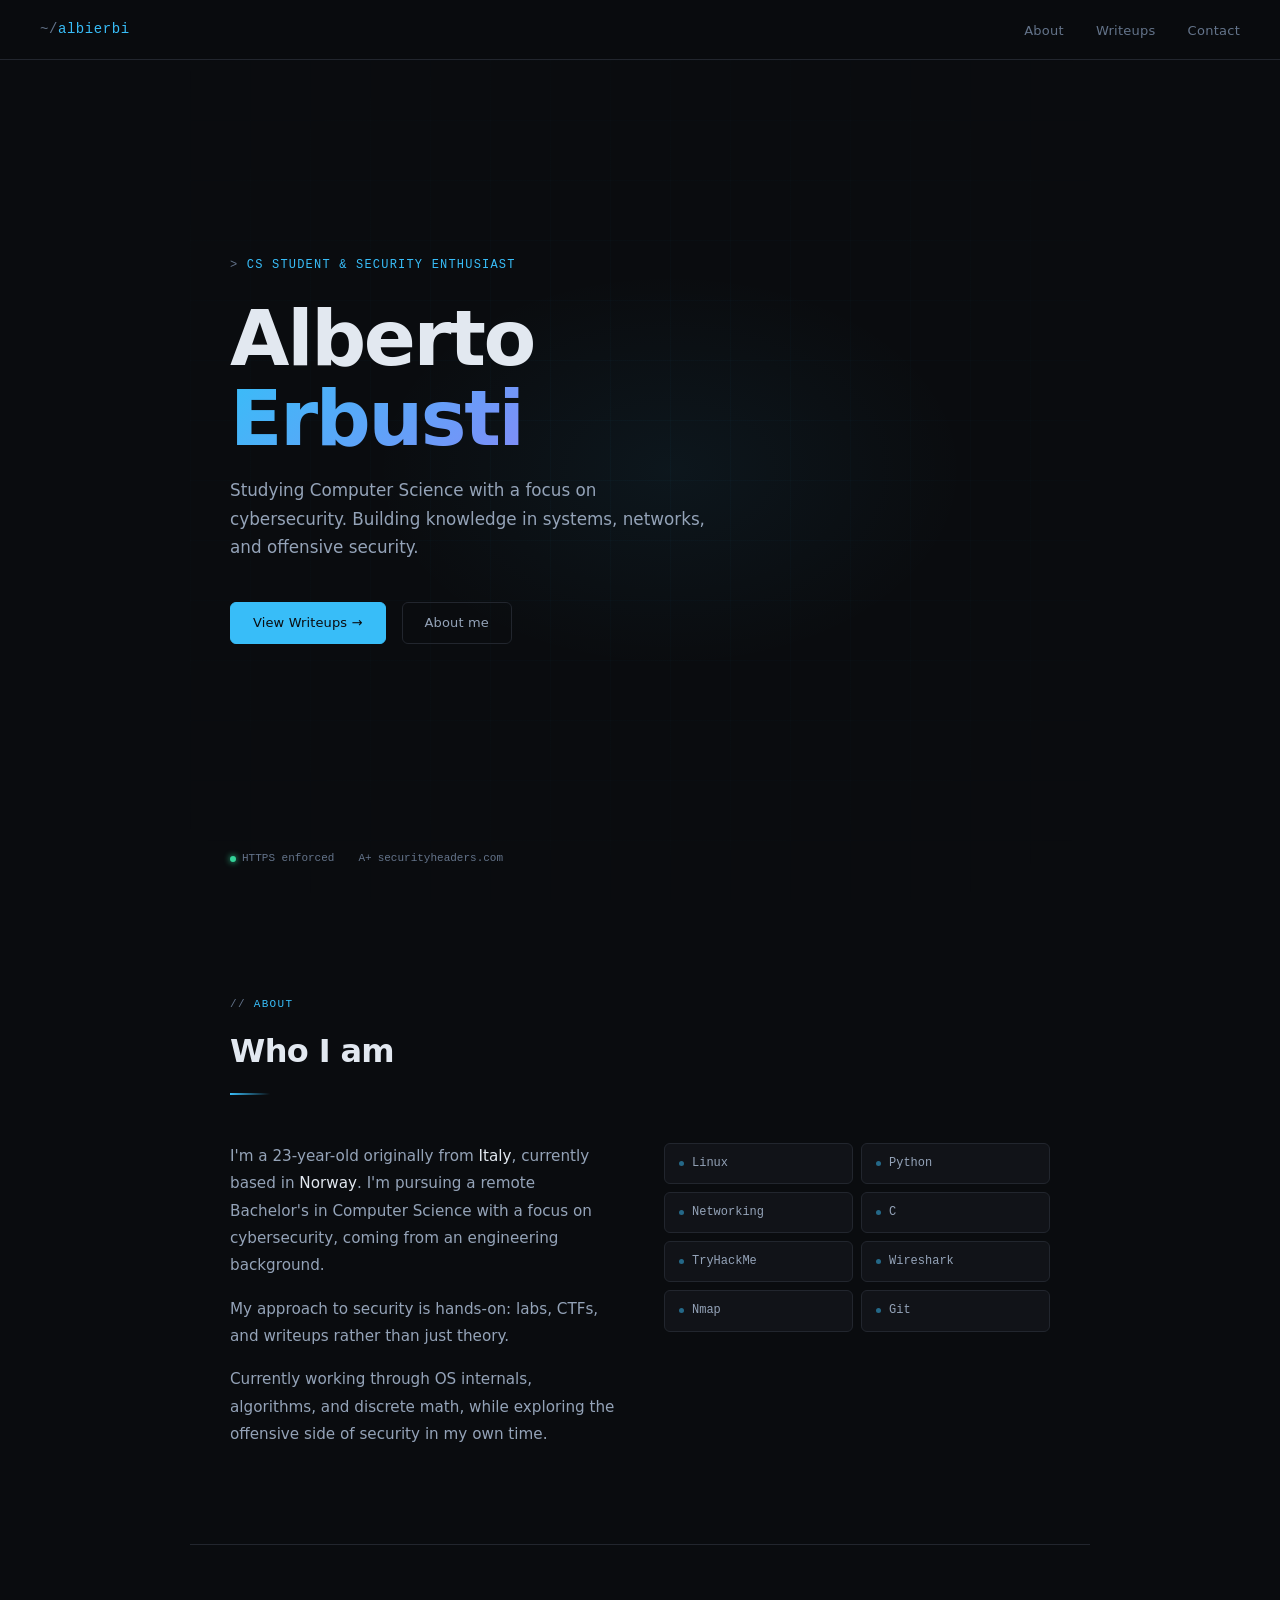
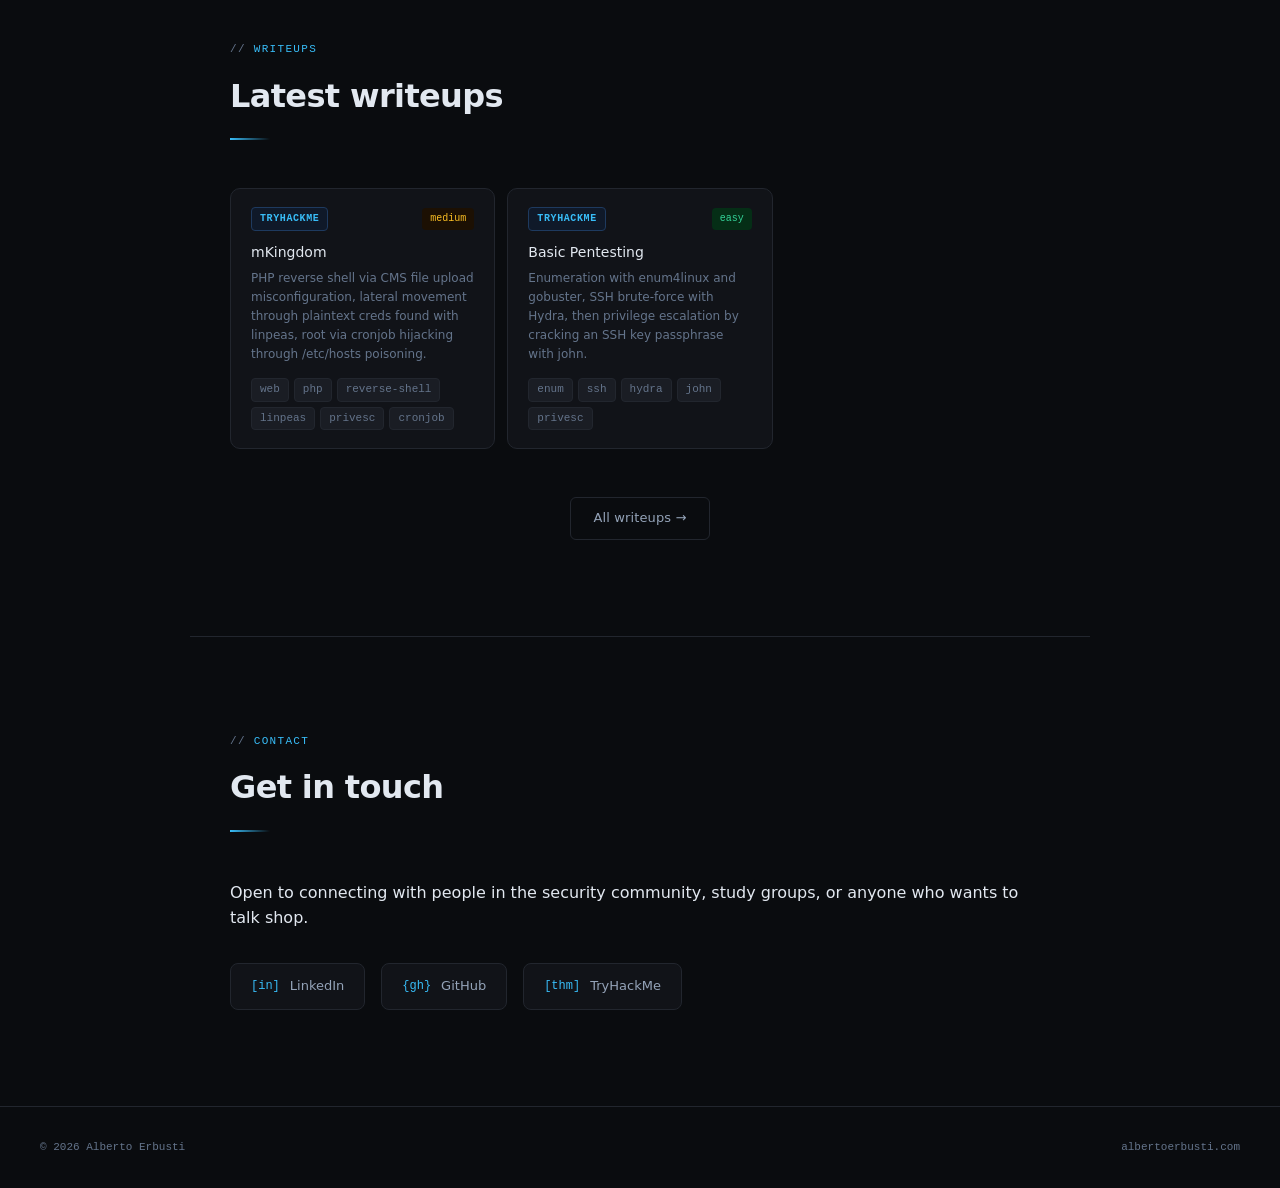
==== index.html @ 18fcb5ac "Update index.html" ====
<!DOCTYPE html>
<html lang="en">
<head>
  <meta charset="UTF-8">
  <meta name="viewport" content="width=device-width, initial-scale=1.0">
  <title>Alberto Erbusti | Security & CS</title>
  <meta name="description" content="CS Student & Cybersecurity enthusiast. Building skills in security, systems, and software.">
  <link rel="stylesheet" href="style.css">
</head>
<body>

  <nav>
    <a class="nav-logo" href="#"><span>~/</span>albierbi</a>
    <ul class="nav-links">
      <li><a href="#about">About</a></li>
      <li><a href="/writeups">Writeups</a></li>
      <li><a href="contact.html">Contact</a></li>
    </ul>
  </nav>

  <section id="hero">
    <div class="hero-grid"></div>
    <div class="hero-glow"></div>
    <div class="hero-content">
      <p class="hero-tag">CS Student &amp; Security Enthusiast</p>
      <h1 class="hero-name">
        <span class="first">Alberto</span><br>
        <span class="last">Erbusti</span>
      </h1>
      <p class="hero-sub">
        Studying Computer Science with a focus on cybersecurity.
        Building knowledge in systems, networks, and offensive security.
      </p>
      <div class="hero-actions">
        <a href="/writeups" class="btn btn-primary">View Writeups &rarr;</a>
        <a href="#about" class="btn btn-ghost">About me</a>
      </div>
    </div>
    <div class="hero-status">
      <div class="status-item">
        <div class="status-dot"></div>
        <span>HTTPS enforced</span>
      </div>
      <div class="status-item">
        <span class="accent-text">A+</span>
        <span>securityheaders.com</span>
      </div>
    </div>
  </section>

  <section id="about">
    <div class="reveal">
      <p class="section-label">about</p>
      <h2 class="section-title">Who I am</h2>
      <div class="section-divider"></div>
      <div class="about-grid">
        <div class="about-text">
          <p>
            I'm a 23-year-old originally from <strong>Italy</strong>, currently based in <strong>Norway</strong>.
            I'm pursuing a remote Bachelor's in Computer Science with a focus on cybersecurity,
            coming from an engineering background.
          </p>
          <p>
            My approach to security is hands-on: labs, CTFs, and writeups
            rather than just theory.
          </p>
          <p>
            Currently working through OS internals, algorithms, and discrete math,
            while exploring the offensive side of security in my own time.
          </p>
        </div>
        <div>
          <div class="skills-grid">
            <div class="skill-item">Linux</div>
            <div class="skill-item">Python</div>
            <div class="skill-item">Networking</div>
            <div class="skill-item">C</div>
            <div class="skill-item">TryHackMe</div>
            <div class="skill-item">Wireshark</div>
            <div class="skill-item">Nmap</div>
            <div class="skill-item">Git</div>
          </div>
        </div>
      </div>
    </div>
  </section>

  <section id="writeups">
    <div class="reveal">
      <p class="section-label">writeups</p>
      <h2 class="section-title">Latest writeups</h2>
      <div class="section-divider"></div>
      <div class="writeups-preview-grid">

      <a class="writeup-card" href="writeups/thm-mkingdom.html">
      <div class="card-top">
    <span class="platform-badge badge-thm">TryHackMe</span>
    <span class="diff-badge diff-medium">medium</span>
  </div>
  <div class="card-title">mKingdom</div>
  <div class="card-desc">PHP reverse shell via CMS file upload misconfiguration, lateral movement through plaintext creds found with linpeas, root via cronjob hijacking through /etc/hosts poisoning.</div>
  <div class="card-tags">
    <span class="tag">web</span>
    <span class="tag">php</span>
    <span class="tag">reverse-shell</span>
    <span class="tag">linpeas</span>
    <span class="tag">privesc</span>
    <span class="tag">cronjob</span>
  </div>
</a>

  <a class="writeup-card" href="writeups/thm-basic-pentesting.html">
  <div class="card-top">
    <span class="platform-badge badge-thm">TryHackMe</span>
    <span class="diff-badge diff-easy">easy</span>
  </div>
  <div class="card-title">Basic Pentesting</div>
  <div class="card-desc">Enumeration with enum4linux and gobuster, SSH brute-force with Hydra, then privilege escalation by cracking an SSH key passphrase with john.</div>
  <div class="card-tags">
    <span class="tag">enum</span>
    <span class="tag">ssh</span>
    <span class="tag">hydra</span>
    <span class="tag">john</span>
    <span class="tag">privesc</span>
  </div>
</a>

       
      </div>
      <div class="writeups-cta">
        <a href="/writeups" class="btn btn-ghost">All writeups &rarr;</a>
      </div>
    </div>
  </section>

  <section id="contact">
    <div class="reveal">
      <p class="section-label">contact</p>
      <h2 class="section-title">Get in touch</h2>
      <div class="section-divider"></div>
      <p class="contact-intro">
        Open to connecting with people in the security community, study groups, or anyone who wants to talk shop.
      </p>
      <div class="contact-links">
        <a class="contact-link" href="www.linkedin.com/in/albertoerbusti" target="_blank" rel="noopener noreferrer">
          <span class="link-icon">[in]</span>
          <span>LinkedIn</span>
        </a>
        <a class="contact-link" href="https://github.com/albierbi" target="_blank" rel="noopener noreferrer">
          <span class="link-icon">{gh}</span>
          <span>GitHub</span>
        </a>
        <a class="contact-link" href="https://tryhackme.com/p/albierbi" target="_blank" rel="noopener noreferrer">
          <span class="link-icon">[thm]</span>
          <span>TryHackMe</span>
        </a>
      </div>
    </div>
  </section>

  <footer>
    <span>&copy; 2026 Alberto Erbusti</span>
    <span class="accent-text">albertoerbusti.com</span>
  </footer>

  <script src="main.js"></script>

</body>
</html>
---- style.css ----
*, *::before, *::after { box-sizing: border-box; margin: 0; padding: 0; }

:root {
  --bg:     #0a0c0f;
  --bg2:    #111318;
  --bg3:    #1a1d24;
  --border: #22262e;
  --text:   #e2e8f0;
  --muted:  #64748b;
  --subtle: #94a3b8;
  --accent: #38bdf8;
  --accent2:#818cf8;
  --green:  #34d399;
  --mono:   "Courier New", Courier, monospace;
  --sans:   -apple-system, BlinkMacSystemFont, "Segoe UI", system-ui, sans-serif;
}

html { scroll-behavior: smooth; }

body {
  font-family: var(--sans);
  background: var(--bg);
  color: var(--text);
  line-height: 1.6;
  min-height: 100vh;
}

/* ── NAV ── */
nav {
  position: fixed;
  top: 0; left: 0; right: 0;
  z-index: 100;
  height: 60px;
  background: rgba(10,12,15,0.85);
  backdrop-filter: blur(12px);
  -webkit-backdrop-filter: blur(12px);
  border-bottom: 1px solid var(--border);
  display: flex;
  align-items: center;
  justify-content: space-between;
  padding: 0 2.5rem;
}

.nav-logo {
  font-family: var(--mono);
  font-size: 14px;
  color: var(--accent);
  text-decoration: none;
  letter-spacing: 0.04em;
}

.nav-logo span { color: var(--muted); }

.nav-links { display: flex; gap: 2rem; list-style: none; }

.nav-links a {
  font-size: 13px;
  color: var(--muted);
  text-decoration: none;
  letter-spacing: 0.02em;
  transition: color 0.2s;
  position: relative;
}

.nav-links a::after {
  content: '';
  position: absolute;
  bottom: -4px; left: 0; right: 0;
  height: 1px;
  background: var(--accent);
  transform: scaleX(0);
  transition: transform 0.2s;
}

.nav-links a:hover { color: var(--text); }
.nav-links a:hover::after,
.nav-links a.active::after { transform: scaleX(1); }
.nav-links a.active { color: var(--text); }

/* ── BUTTONS ── */
.btn {
  font-size: 13px;
  font-family: var(--sans);
  padding: 10px 22px;
  border-radius: 6px;
  text-decoration: none;
  transition: all 0.2s;
  cursor: pointer;
  display: inline-flex;
  align-items: center;
  gap: 8px;
  letter-spacing: 0.01em;
}

.btn-primary {
  background: var(--accent);
  color: #0a0c0f;
  border: 1px solid var(--accent);
  font-weight: 500;
}

.btn-primary:hover { background: #7dd3fc; border-color: #7dd3fc; }

.btn-ghost {
  background: transparent;
  color: var(--subtle);
  border: 1px solid var(--border);
}

.btn-ghost:hover { border-color: var(--muted); color: var(--text); }

/* ── SECTION SHARED ── */
.section-label {
  font-family: var(--mono);
  font-size: 11px;
  letter-spacing: 0.12em;
  text-transform: uppercase;
  color: var(--accent);
  margin-bottom: 0.75rem;
}

.section-label::before { content: '// '; color: var(--muted); }

h2.section-title {
  font-size: 2rem;
  font-weight: 600;
  letter-spacing: -0.02em;
  color: var(--text);
  margin-bottom: 1rem;
}

.section-divider {
  width: 40px;
  height: 2px;
  background: linear-gradient(90deg, var(--accent), transparent);
  margin-bottom: 3rem;
}

/* ── CARDS (shared between index preview + writeups page) ── */
.card,
.writeup-card {
  background: var(--bg2);
  border: 1px solid var(--border);
  border-radius: 10px;
  padding: 1.1rem 1.25rem;
  text-decoration: none;
  display: block;
  transition: border-color 0.2s, transform 0.15s;
}

.card:hover,
.writeup-card:hover {
  border-color: rgba(56,189,248,0.3);
  transform: translateY(-2px);
}

.card-top {
  display: flex;
  justify-content: space-between;
  align-items: center;
  margin-bottom: 0.75rem;
}

.platform-badge {
  font-family: var(--mono);
  font-size: 10px;
  font-weight: 600;
  letter-spacing: 0.06em;
  text-transform: uppercase;
  padding: 3px 8px;
  border-radius: 4px;
}

.badge-thm { background: #0f1929; color: #38bdf8; border: 1px solid #1e3a5f; }
.badge-htb { background: #0a1f12; color: #34d399; border: 1px solid #14532d; }
.badge-ctf { background: #1a1030; color: #818cf8; border: 1px solid #3730a3; }

.diff-badge {
  font-family: var(--mono);
  font-size: 10px;
  padding: 3px 8px;
  border-radius: 4px;
}

.diff-easy   { color: #34d399; background: #052e16; }
.diff-medium { color: #fbbf24; background: #1c1003; }
.diff-hard   { color: #f87171; background: #1f0a0a; }

.card-title {
  font-size: 14px;
  font-weight: 500;
  color: var(--text);
  margin-bottom: 0.4rem;
  line-height: 1.4;
}

.card-desc {
  font-size: 12px;
  color: var(--muted);
  line-height: 1.6;
  margin-bottom: 0.85rem;
}

.card-tags {
  display: flex;
  flex-wrap: wrap;
  gap: 5px;
}

.tag {
  font-family: var(--mono);
  font-size: 11px;
  color: var(--muted);
  background: var(--bg3);
  border: 1px solid var(--border);
  padding: 2px 8px;
  border-radius: 4px;
}

.card-footer {
  border-top: 1px solid var(--border);
  padding-top: 0.6rem;
  margin-top: 0.85rem;
  font-family: var(--mono);
  font-size: 11px;
  color: var(--muted);
}

/* ── FOOTER ── */
footer {
  border-top: 1px solid var(--border);
  padding: 2rem 2.5rem;
  display: flex;
  justify-content: space-between;
  align-items: center;
  font-family: var(--mono);
  font-size: 11px;
  color: var(--muted);
}

/* ── ANIMATIONS ── */
@keyframes fadeUp {
  from { opacity: 0; transform: translateY(18px); }
  to   { opacity: 1; transform: translateY(0); }
}

@keyframes pulse {
  0%, 100% { opacity: 1; }
  50% { opacity: 0.4; }
}

.reveal {
  opacity: 0;
  transform: translateY(20px);
  transition: opacity 0.6s ease, transform 0.6s ease;
}

.reveal.visible {
  opacity: 1;
  transform: translateY(0);
}

/* ── INDEX: HERO ── */
#hero {
  min-height: 100vh;
  display: flex;
  align-items: center;
  padding: 0 2.5rem;
  position: relative;
  overflow: hidden;
}

.hero-grid {
  position: absolute;
  inset: 0;
  background-image:
    linear-gradient(rgba(56,189,248,0.03) 1px, transparent 1px),
    linear-gradient(90deg, rgba(56,189,248,0.03) 1px, transparent 1px);
  background-size: 60px 60px;
  mask-image: radial-gradient(ellipse 80% 60% at 50% 50%, black, transparent);
  -webkit-mask-image: radial-gradient(ellipse 80% 60% at 50% 50%, black, transparent);
}

.hero-glow {
  position: absolute;
  top: 30%; left: 20%;
  width: 600px; height: 400px;
  background: radial-gradient(ellipse, rgba(56,189,248,0.06) 0%, transparent 70%);
  pointer-events: none;
}

.hero-content { position: relative; max-width: 720px; }

.hero-tag {
  font-family: var(--mono);
  font-size: 12px;
  color: var(--accent);
  letter-spacing: 0.1em;
  text-transform: uppercase;
  margin-bottom: 1.5rem;
  opacity: 0;
  animation: fadeUp 0.6s ease 0.1s forwards;
}

.hero-tag::before { content: '> '; color: var(--muted); }

h1.hero-name {
  font-size: clamp(2.8rem, 6vw, 5rem);
  font-weight: 700;
  line-height: 1.05;
  letter-spacing: -0.03em;
  margin-bottom: 1rem;
  opacity: 0;
  animation: fadeUp 0.6s ease 0.25s forwards;
}

h1.hero-name .first { color: var(--text); }
h1.hero-name .last {
  background: linear-gradient(135deg, var(--accent) 0%, var(--accent2) 100%);
  -webkit-background-clip: text;
  -webkit-text-fill-color: transparent;
  background-clip: text;
}

.hero-sub {
  font-size: 1.05rem;
  color: var(--subtle);
  margin-bottom: 2.5rem;
  max-width: 480px;
  line-height: 1.7;
  opacity: 0;
  animation: fadeUp 0.6s ease 0.4s forwards;
}

.hero-actions {
  display: flex;
  gap: 1rem;
  flex-wrap: wrap;
  opacity: 0;
  animation: fadeUp 0.6s ease 0.55s forwards;
}

.hero-status {
  position: absolute;
  bottom: 2rem; left: 2.5rem;
  font-family: var(--mono);
  font-size: 11px;
  color: var(--muted);
  display: flex;
  align-items: center;
  gap: 1.5rem;
  opacity: 0;
  animation: fadeUp 0.6s ease 0.8s forwards;
}

.status-item { display: flex; align-items: center; gap: 6px; }

.status-dot {
  width: 6px; height: 6px;
  border-radius: 50%;
  background: var(--green);
  box-shadow: 0 0 6px var(--green);
  animation: pulse 2s ease-in-out infinite;
}

/* ── INDEX: SECTIONS ── */
section {
  max-width: 900px;
  margin: 0 auto;
  padding: 6rem 2.5rem;
}

#writeups { border-top: 1px solid var(--border); }
#contact  { border-top: 1px solid var(--border); }

.about-grid {
  display: grid;
  grid-template-columns: 1fr 1fr;
  gap: 3rem;
  align-items: start;
}

.about-text p {
  color: var(--subtle);
  font-size: 0.95rem;
  line-height: 1.8;
  margin-bottom: 1rem;
}

.about-text p:last-child { margin-bottom: 0; }
.about-text strong { color: var(--text); font-weight: 500; }

.skills-grid {
  display: grid;
  grid-template-columns: 1fr 1fr;
  gap: 8px;
}

.skill-item {
  background: var(--bg2);
  border: 1px solid var(--border);
  border-radius: 6px;
  padding: 10px 14px;
  font-family: var(--mono);
  font-size: 12px;
  color: var(--subtle);
  display: flex;
  align-items: center;
  gap: 8px;
  transition: border-color 0.2s, color 0.2s;
}

.skill-item:hover { border-color: rgba(56,189,248,0.3); color: var(--text); }

.skill-item::before {
  content: '';
  width: 5px; height: 5px;
  border-radius: 50%;
  background: var(--accent);
  opacity: 0.5;
  flex-shrink: 0;
}

.writeups-preview-grid {
  display: grid;
  grid-template-columns: repeat(auto-fill, minmax(260px, 1fr));
  gap: 12px;
  margin-bottom: 2rem;
}

.writeups-cta { text-align: center; padding-top: 1rem; }

.contact-links {
  display: flex;
  gap: 1rem;
  flex-wrap: wrap;
  margin-top: 2rem;
}

.contact-link {
  display: flex;
  align-items: center;
  gap: 10px;
  background: var(--bg2);
  border: 1px solid var(--border);
  border-radius: 8px;
  padding: 12px 20px;
  text-decoration: none;
  color: var(--subtle);
  font-size: 13px;
  transition: all 0.2s;
}

.contact-link:hover { border-color: rgba(56,189,248,0.4); color: var(--text); }

.contact-link .link-icon {
  font-family: var(--mono);
  font-size: 12px;
  color: var(--accent);
}

/* ── WRITEUPS PAGE ── */
.page-header {
  padding: 8rem 2.5rem 3rem;
  max-width: 900px;
  margin: 0 auto;
  border-bottom: 1px solid var(--border);
}

.page-header-label {
  font-family: var(--mono);
  font-size: 11px;
  letter-spacing: 0.12em;
  text-transform: uppercase;
  color: var(--accent);
  margin-bottom: 0.75rem;
}

.page-header-label::before { content: '// '; color: var(--muted); }

.page-header h1 {
  font-size: 2.2rem;
  font-weight: 600;
  letter-spacing: -0.02em;
  margin-bottom: 0.75rem;
}

.page-header p { color: var(--subtle); font-size: 0.95rem; max-width: 520px; }

.layout {
  max-width: 900px;
  margin: 0 auto;
  padding: 2.5rem 2.5rem 5rem;
  display: grid;
  grid-template-columns: 200px 1fr;
  gap: 3rem;
  align-items: start;
}

.sidebar { position: sticky; top: 80px; }
.sidebar-section { margin-bottom: 2rem; }

.sidebar-label {
  font-family: var(--mono);
  font-size: 10px;
  letter-spacing: 0.1em;
  text-transform: uppercase;
  color: var(--muted);
  margin-bottom: 0.6rem;
  padding-bottom: 0.4rem;
  border-bottom: 1px solid var(--border);
}

.filter-btn {
  display: flex;
  align-items: center;
  justify-content: space-between;
  width: 100%;
  padding: 7px 10px;
  border-radius: 6px;
  border: none;
  background: transparent;
  color: var(--muted);
  font-size: 13px;
  font-family: var(--sans);
  cursor: pointer;
  transition: all 0.15s;
  text-align: left;
  margin-bottom: 2px;
}

.filter-btn:hover { background: var(--bg3); color: var(--text); }
.filter-btn.active { background: var(--bg3); color: var(--text); border: 1px solid var(--border); }
.filter-btn .dot { width: 6px; height: 6px; border-radius: 50%; opacity: 0; transition: opacity 0.15s; flex-shrink: 0; }
.filter-btn.active .dot { opacity: 1; }
.filter-right { display: flex; align-items: center; gap: 6px; }

.cnt {
  font-family: var(--mono);
  font-size: 10px;
  color: var(--muted);
  background: var(--bg3);
  padding: 1px 6px;
  border-radius: 8px;
  min-width: 20px;
  text-align: center;
}

.main { min-width: 0; }

.search-wrap { position: relative; margin-bottom: 1.5rem; }

.search-prefix {
  position: absolute;
  left: 14px; top: 50%;
  transform: translateY(-50%);
  font-family: var(--mono);
  font-size: 13px;
  color: var(--accent);
  pointer-events: none;
}

.search-input {
  width: 100%;
  background: var(--bg2);
  border: 1px solid var(--border);
  border-radius: 8px;
  padding: 10px 14px 10px 36px;
  font-size: 13px;
  font-family: var(--sans);
  color: var(--text);
  outline: none;
  transition: border-color 0.2s;
}

.search-input::placeholder { color: var(--muted); }
.search-input:focus { border-color: rgba(56,189,248,0.4); }

.results-bar {
  display: flex;
  align-items: center;
  justify-content: space-between;
  margin-bottom: 1.25rem;
}

.results-label { font-family: var(--mono); font-size: 11px; color: var(--muted); }
.results-label span { color: var(--accent); }

.cards-grid {
  display: grid;
  grid-template-columns: repeat(auto-fill, minmax(260px, 1fr));
  gap: 12px;
}

.empty-state {
  grid-column: 1 / -1;
  padding: 4rem 2rem;
  text-align: center;
  color: var(--muted);
  font-family: var(--mono);
  font-size: 13px;
}

.dot-blue   { background: #38bdf8; }
.dot-green  { background: #34d399; }
.dot-purple { background: #818cf8; }
.dot-yellow { background: #fbbf24; }
.dot-red    { background: #f87171; }
.dot-amber  { background: #f59e0b; }

.badge-owt  { background: #1a1208; color: #f59e0b; border: 1px solid #78350f; }

.empty-state::before {

.contact-intro {
  color: var(--subtle);
  font-size: 0.95rem;
  max-width: 480px;
}

.footer-back {
  color: var(--accent);
  text-decoration: none;
}

.footer-back:hover { text-decoration: underline; }

.empty-state::before {
  display: block;
  content: '// no results';
  color: var(--accent);
  margin-bottom: 0.5rem;
  font-size: 11px;
  letter-spacing: 0.1em;
}

/* ── RESPONSIVE ── */
@media (max-width: 640px) {
  nav { padding: 0 1.25rem; }
  .nav-links { gap: 1.25rem; }
  #hero { padding: 0 1.25rem; }
  section { padding: 4rem 1.25rem; }
  .about-grid { grid-template-columns: 1fr; gap: 2rem; }
  footer { flex-direction: column; gap: 0.5rem; text-align: center; }
  .page-header { padding: 6rem 1.25rem 2rem; }
  .layout { grid-template-columns: 1fr; padding: 1.5rem 1.25rem 4rem; gap: 1.5rem; }
  .sidebar { position: static; }
  .sidebar-section { display: flex; flex-wrap: wrap; gap: 6px; }
  .sidebar-label { width: 100%; }
  .filter-btn { width: auto; padding: 5px 10px; }
}
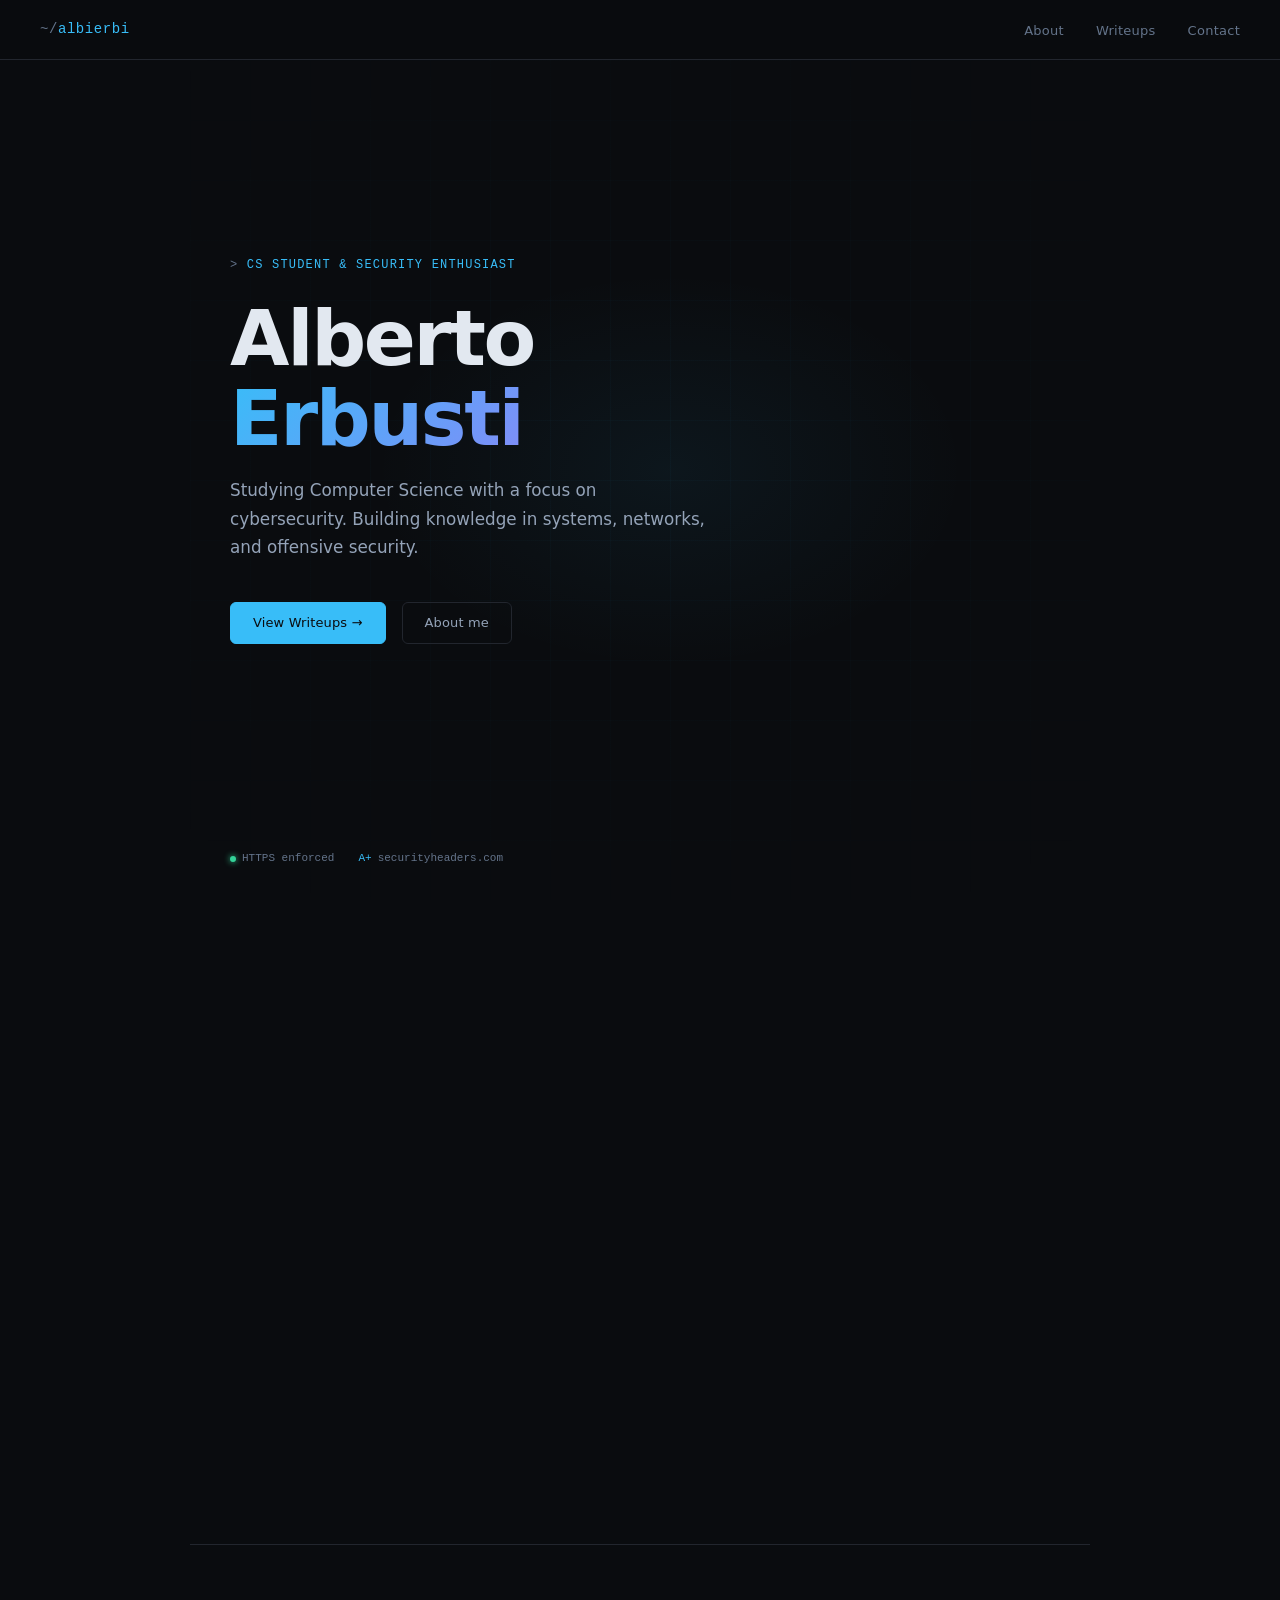
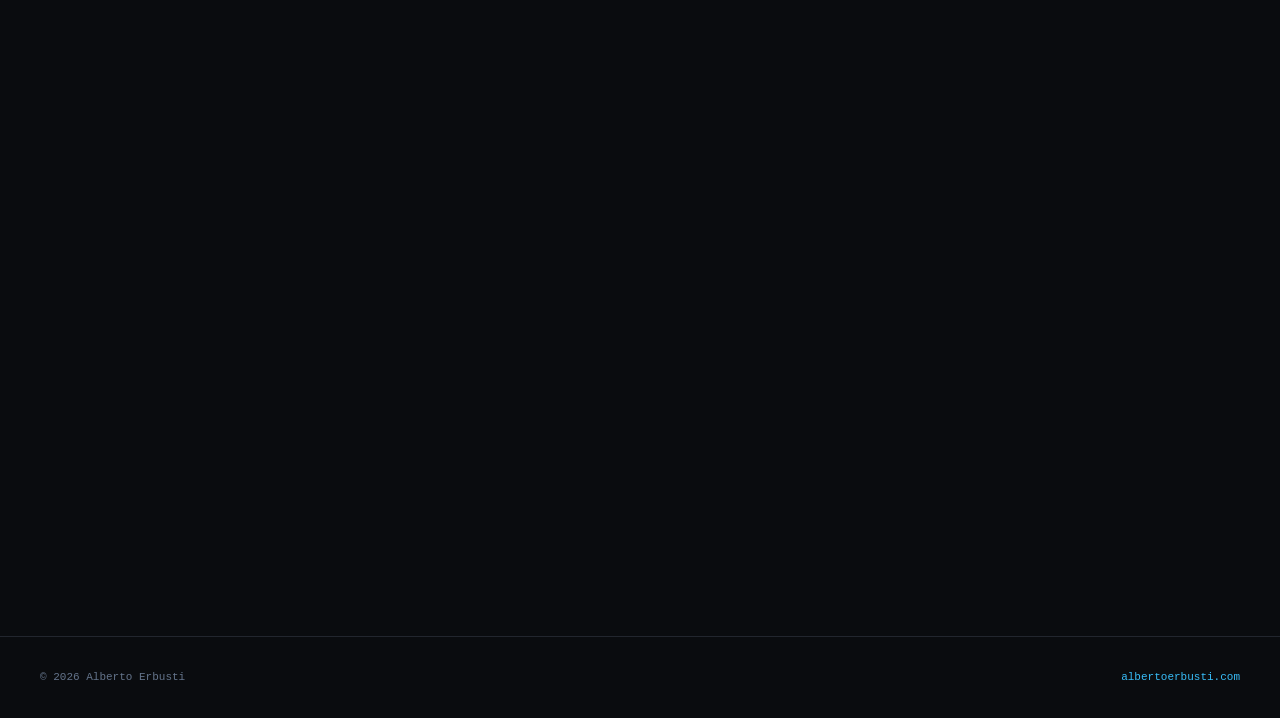
==== commit 08cca189: "Add files via upload" ====
--- a/index.html
+++ b/index.html
@@ -3,6 +3,7 @@
 <head>
   <meta charset="UTF-8">
   <meta name="viewport" content="width=device-width, initial-scale=1.0">
+  <meta http-equiv="Content-Security-Policy" content="default-src 'self';">
   <title>Alberto Erbusti | Security & CS</title>
   <meta name="description" content="CS Student & Cybersecurity enthusiast. Building skills in security, systems, and software.">
   <link rel="stylesheet" href="style.css">
@@ -92,68 +93,57 @@
       <div class="section-divider"></div>
       <div class="writeups-preview-grid">
 
-      <a class="writeup-card" href="writeups/thm-mkingdom.html">
-      <div class="card-top">
-    <span class="platform-badge badge-thm">TryHackMe</span>
-    <span class="diff-badge diff-medium">medium</span>
-  </div>
-  <div class="card-title">mKingdom</div>
-  <div class="card-desc">PHP reverse shell via CMS file upload misconfiguration, lateral movement through plaintext creds found with linpeas, root via cronjob hijacking through /etc/hosts poisoning.</div>
-  <div class="card-tags">
-    <span class="tag">web</span>
-    <span class="tag">php</span>
-    <span class="tag">reverse-shell</span>
-    <span class="tag">linpeas</span>
-    <span class="tag">privesc</span>
-    <span class="tag">cronjob</span>
-  </div>
-</a>
+        <a class="writeup-card" href="writeups/thm-publisher.html">
+          <div class="card-top">
+            <span class="platform-badge badge-thm">TryHackMe</span>
+            <span class="diff-badge diff-easy">easy</span>
+          </div>
+          <div class="card-title">Publisher</div>
+          <div class="card-desc">SPIP CMS RCE via known CVE, SSH key exfiltration for a stable shell, AppArmor policy bypass, and root via PATH injection on a SUID binary.</div>
+          <div class="card-tags">
+            <span class="tag">web</span>
+            <span class="tag">rce</span>
+            <span class="tag">apparmor</span>
+            <span class="tag">suid</span>
+            <span class="tag">path-injection</span>
+          </div>
+        </a>
 
-  <a class="writeup-card" href="writeups/thm-basic-pentesting.html">
-  <div class="card-top">
-    <span class="platform-badge badge-thm">TryHackMe</span>
-    <span class="diff-badge diff-easy">easy</span>
-  </div>
-  <div class="card-title">Basic Pentesting</div>
-  <div class="card-desc">Enumeration with enum4linux and gobuster, SSH brute-force with Hydra, then privilege escalation by cracking an SSH key passphrase with john.</div>
-  <div class="card-tags">
-    <span class="tag">enum</span>
-    <span class="tag">ssh</span>
-    <span class="tag">hydra</span>
-    <span class="tag">john</span>
-    <span class="tag">privesc</span>
-  </div>
-</a>
+        <a class="writeup-card" href="writeups/thm-mkingdom.html">
+          <div class="card-top">
+            <span class="platform-badge badge-thm">TryHackMe</span>
+            <span class="diff-badge diff-medium">medium</span>
+          </div>
+          <div class="card-title">mKingdom</div>
+          <div class="card-desc">PHP reverse shell via CMS file upload misconfiguration, lateral movement through plaintext creds found with linpeas, root via cronjob hijacking through /etc/hosts poisoning.</div>
+          <div class="card-tags">
+            <span class="tag">web</span>
+            <span class="tag">php</span>
+            <span class="tag">reverse-shell</span>
+            <span class="tag">privesc</span>
+            <span class="tag">cronjob</span>
+          </div>
+        </a>
 
-       
+        <a class="writeup-card" href="writeups/thm-basic-pentesting.html">
+          <div class="card-top">
+            <span class="platform-badge badge-thm">TryHackMe</span>
+            <span class="diff-badge diff-easy">easy</span>
+          </div>
+          <div class="card-title">Basic Pentesting</div>
+          <div class="card-desc">Enumeration with enum4linux and gobuster, SSH brute-force with Hydra, then privilege escalation by cracking an SSH key passphrase with john.</div>
+          <div class="card-tags">
+            <span class="tag">enum</span>
+            <span class="tag">ssh</span>
+            <span class="tag">hydra</span>
+            <span class="tag">john</span>
+            <span class="tag">privesc</span>
+          </div>
+        </a>
+
       </div>
       <div class="writeups-cta">
         <a href="/writeups" class="btn btn-ghost">All writeups &rarr;</a>
-      </div>
-    </div>
-  </section>
-
-  <section id="contact">
-    <div class="reveal">
-      <p class="section-label">contact</p>
-      <h2 class="section-title">Get in touch</h2>
-      <div class="section-divider"></div>
-      <p class="contact-intro">
-        Open to connecting with people in the security community, study groups, or anyone who wants to talk shop.
-      </p>
-      <div class="contact-links">
-        <a class="contact-link" href="www.linkedin.com/in/albertoerbusti" target="_blank" rel="noopener noreferrer">
-          <span class="link-icon">[in]</span>
-          <span>LinkedIn</span>
-        </a>
-        <a class="contact-link" href="https://github.com/albierbi" target="_blank" rel="noopener noreferrer">
-          <span class="link-icon">{gh}</span>
-          <span>GitHub</span>
-        </a>
-        <a class="contact-link" href="https://tryhackme.com/p/albierbi" target="_blank" rel="noopener noreferrer">
-          <span class="link-icon">[thm]</span>
-          <span>TryHackMe</span>
-        </a>
       </div>
     </div>
   </section>
--- a/style.css
+++ b/style.css
@@ -136,7 +136,7 @@
   margin-bottom: 3rem;
 }
 
-/* ── CARDS (shared between index preview + writeups page) ── */
+/* ── CARDS ── */
 .card,
 .writeup-card {
   background: var(--bg2);
@@ -174,6 +174,7 @@
 .badge-thm { background: #0f1929; color: #38bdf8; border: 1px solid #1e3a5f; }
 .badge-htb { background: #0a1f12; color: #34d399; border: 1px solid #14532d; }
 .badge-ctf { background: #1a1030; color: #818cf8; border: 1px solid #3730a3; }
+.badge-owt { background: #1a1208; color: #f59e0b; border: 1px solid #78350f; }
 
 .diff-badge {
   font-family: var(--mono);
@@ -182,9 +183,10 @@
   border-radius: 4px;
 }
 
-.diff-easy   { color: #34d399; background: #052e16; }
-.diff-medium { color: #fbbf24; background: #1c1003; }
-.diff-hard   { color: #f87171; background: #1f0a0a; }
+.diff-easy     { color: #34d399; background: #052e16; }
+.diff-medium   { color: #fbbf24; background: #1c1003; }
+.diff-hard     { color: #f87171; background: #1f0a0a; }
+.diff-beginner { color: #34d399; background: #052e16; }
 
 .card-title {
   font-size: 14px;
@@ -260,7 +262,7 @@
   transform: translateY(0);
 }
 
-/* ── INDEX: HERO ── */
+/* ── HERO ── */
 #hero {
   min-height: 100vh;
   display: flex;
@@ -363,7 +365,9 @@
   animation: pulse 2s ease-in-out infinite;
 }
 
-/* ── INDEX: SECTIONS ── */
+.accent-text { color: var(--accent); }
+
+/* ── SECTIONS ── */
 section {
   max-width: 900px;
   margin: 0 auto;
@@ -374,10 +378,18 @@
 #contact  { border-top: 1px solid var(--border); }
 
 .about-grid {
-  display: grid;
-  grid-template-columns: 1fr 1fr;
-  gap: 3rem;
-  align-items: start;
+  display: flex;
+  flex-direction: column;
+  gap: 2rem;
+}
+
+@media (min-width: 768px) {
+  .about-grid {
+    display: grid;
+    grid-template-columns: 1fr 1fr;
+    gap: 3rem;
+    align-items: start;
+  }
 }
 
 .about-text p {
@@ -426,6 +438,10 @@
   grid-template-columns: repeat(auto-fill, minmax(260px, 1fr));
   gap: 12px;
   margin-bottom: 2rem;
+}
+
+@media (max-width: 768px) {
+  .writeups-preview-grid { grid-template-columns: 1fr; }
 }
 
 .writeups-cta { text-align: center; padding-top: 1rem; }
@@ -457,6 +473,12 @@
   font-family: var(--mono);
   font-size: 12px;
   color: var(--accent);
+}
+
+.contact-intro {
+  color: var(--subtle);
+  font-size: 0.95rem;
+  max-width: 480px;
 }
 
 /* ── WRITEUPS PAGE ── */
@@ -601,6 +623,16 @@
   font-size: 13px;
 }
 
+.empty-state::before {
+  display: block;
+  content: '// no results';
+  color: var(--accent);
+  margin-bottom: 0.5rem;
+  font-size: 11px;
+  letter-spacing: 0.1em;
+}
+
+/* ── DOT COLORS ── */
 .dot-blue   { background: #38bdf8; }
 .dot-green  { background: #34d399; }
 .dot-purple { background: #818cf8; }
@@ -608,39 +640,20 @@
 .dot-red    { background: #f87171; }
 .dot-amber  { background: #f59e0b; }
 
-.badge-owt  { background: #1a1208; color: #f59e0b; border: 1px solid #78350f; }
-
-.empty-state::before {
-
-.contact-intro {
-  color: var(--subtle);
-  font-size: 0.95rem;
-  max-width: 480px;
-}
-
+/* ── MISC ── */
 .footer-back {
   color: var(--accent);
   text-decoration: none;
 }
 
 .footer-back:hover { text-decoration: underline; }
-
-.empty-state::before {
-  display: block;
-  content: '// no results';
-  color: var(--accent);
-  margin-bottom: 0.5rem;
-  font-size: 11px;
-  letter-spacing: 0.1em;
-}
 
 /* ── RESPONSIVE ── */
 @media (max-width: 640px) {
   nav { padding: 0 1.25rem; }
   .nav-links { gap: 1.25rem; }
   #hero { padding: 0 1.25rem; }
-  section { padding: 4rem 1.25rem; }
-  .about-grid { grid-template-columns: 1fr; gap: 2rem; }
+  section { padding: 3rem 1.25rem; }
   footer { flex-direction: column; gap: 0.5rem; text-align: center; }
   .page-header { padding: 6rem 1.25rem 2rem; }
   .layout { grid-template-columns: 1fr; padding: 1.5rem 1.25rem 4rem; gap: 1.5rem; }
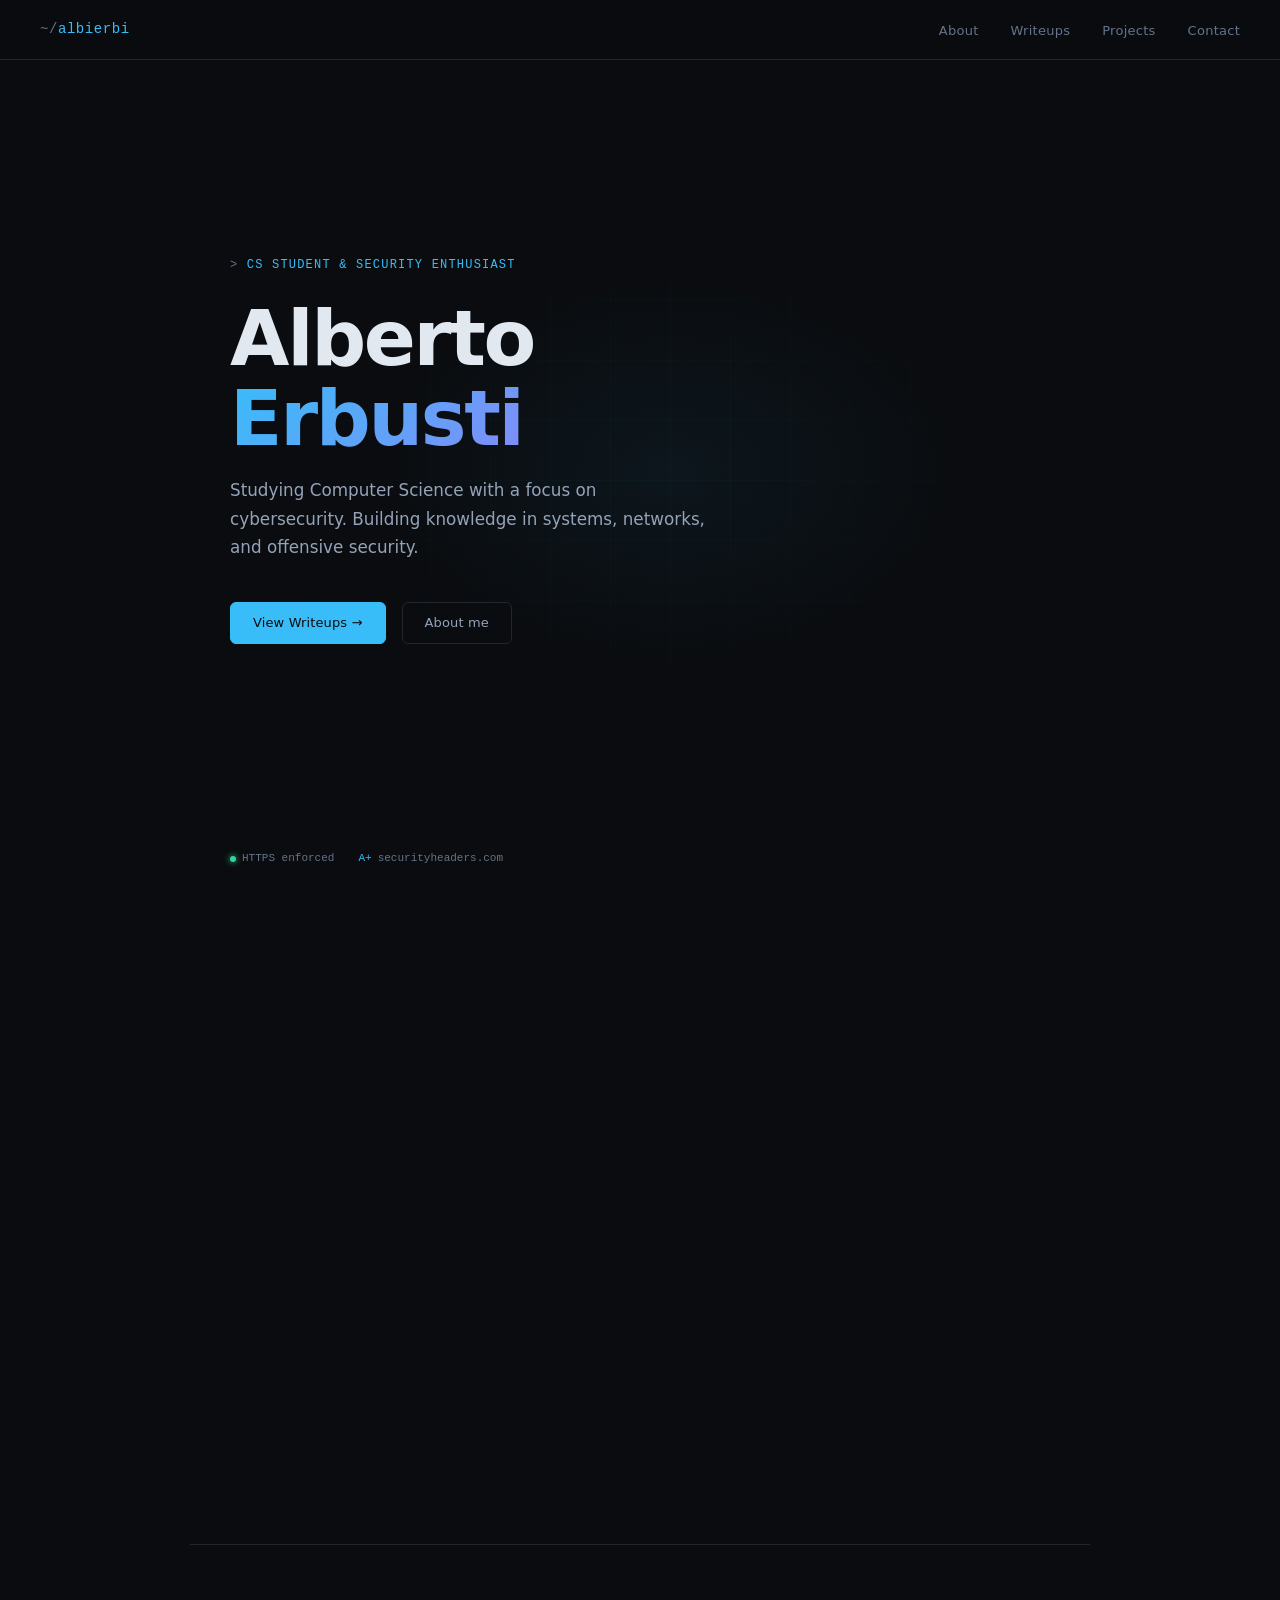
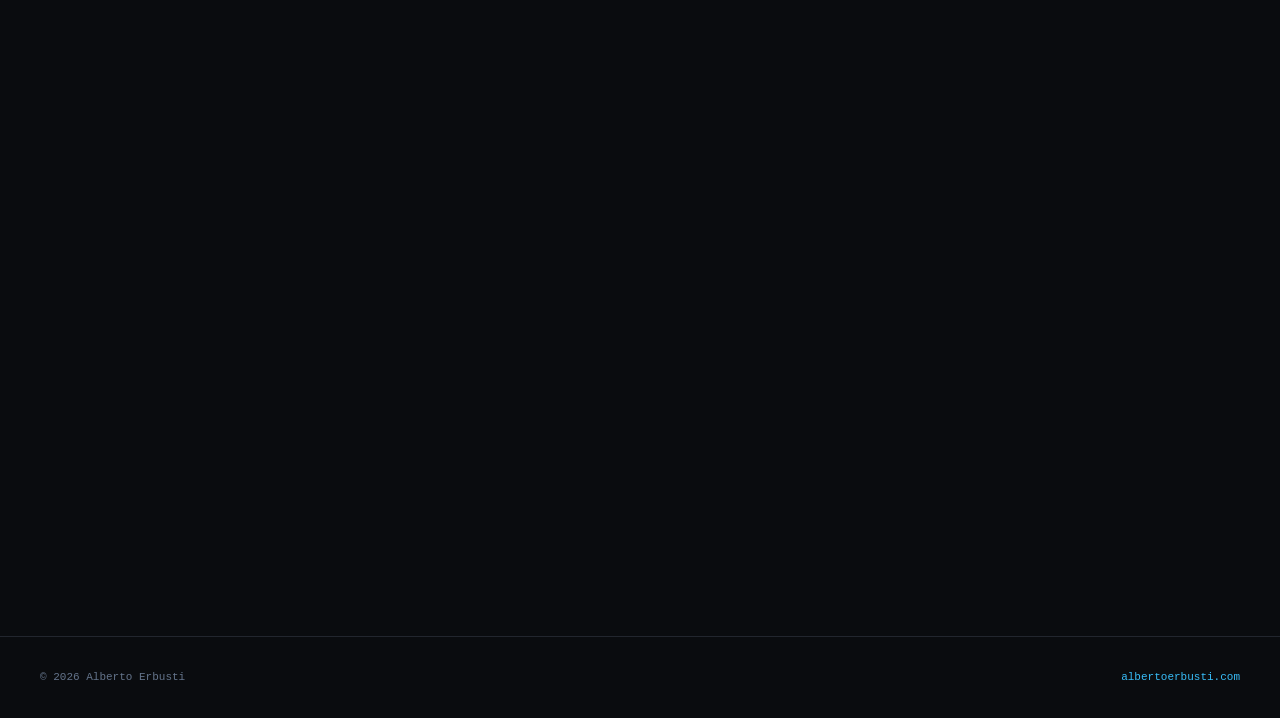
==== commit 9953b22d: "Update index.html" ====
--- a/index.html
+++ b/index.html
@@ -15,6 +15,7 @@
     <ul class="nav-links">
       <li><a href="#about">About</a></li>
       <li><a href="/writeups">Writeups</a></li>
+      <li><a href="/projects.html">Projects</a></li>
       <li><a href="contact.html">Contact</a></li>
     </ul>
   </nav>
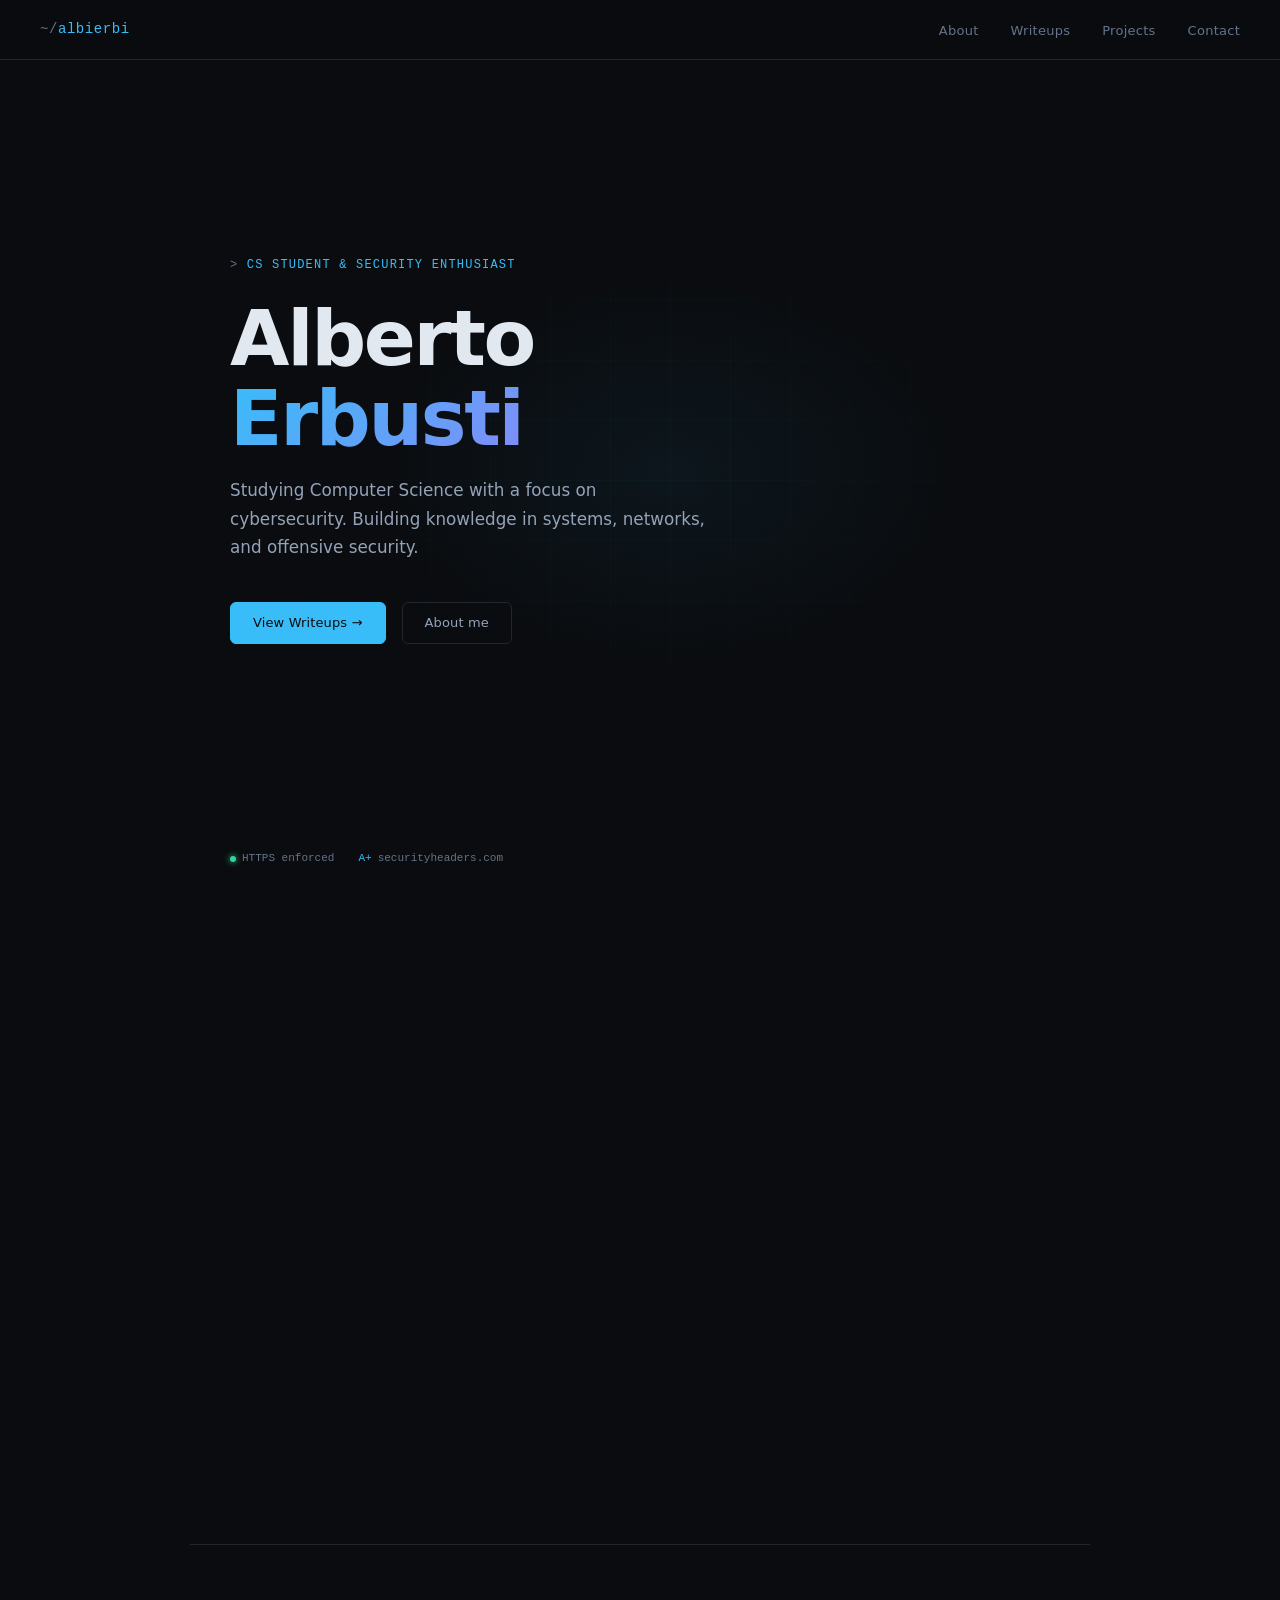
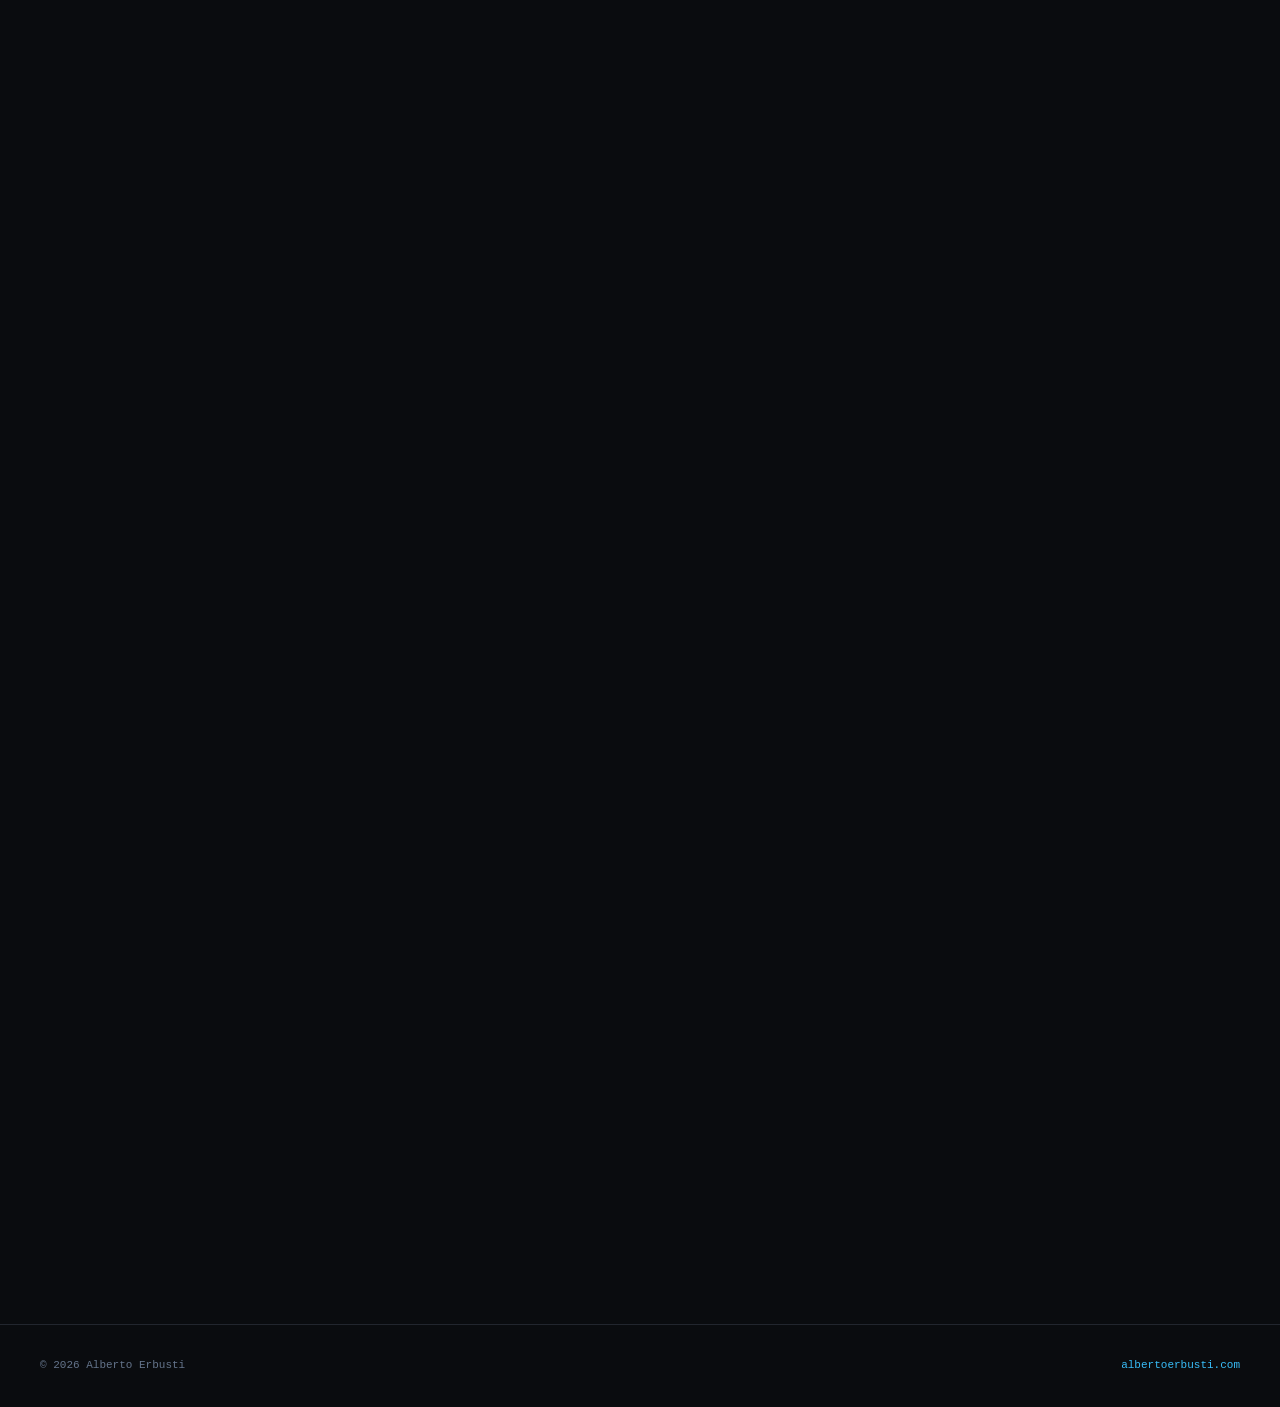
==== commit cfe088e6: "Update index.html" ====
--- a/index.html
+++ b/index.html
@@ -148,7 +148,35 @@
       </div>
     </div>
   </section>
+<section id="projects">
+  <div class="reveal">
+    <p class="section-label">projects</p>
+    <h2 class="section-title">Projects</h2>
+    <div class="section-divider"></div>
+    <div class="writeups-preview-grid">
 
+      <a class="writeup-card" href="https://zerodaymorning.dev" target="_blank" rel="noopener noreferrer">
+        <div class="card-top">
+          <span class="platform-badge" style="background:#0a1a0a;color:#e8ff47;border:1px solid #2a4a0a;">Live Project</span>
+          <span class="diff-badge" style="color:#e8ff47;background:#1a1a00;">Node.js</span>
+        </div>
+        <div class="card-title">Zero-Day Morning</div>
+        <div class="card-desc">A daily cybersecurity briefing site. One AI-generated brief per day covering real breaches, CVEs, CTF techniques, and more. Built with Node.js, Upstash Redis, and Vercel.</div>
+        <div class="card-tags">
+          <span class="tag">node.js</span>
+          <span class="tag">redis</span>
+          <span class="tag">vercel</span>
+          <span class="tag">api</span>
+          <span class="tag">cron</span>
+        </div>
+      </a>
+
+    </div>
+    <div class="writeups-cta">
+      <a href="/projects.html" class="btn btn-ghost">All projects &rarr;</a>
+    </div>
+  </div>
+</section>
   <footer>
     <span>&copy; 2026 Alberto Erbusti</span>
     <span class="accent-text">albertoerbusti.com</span>
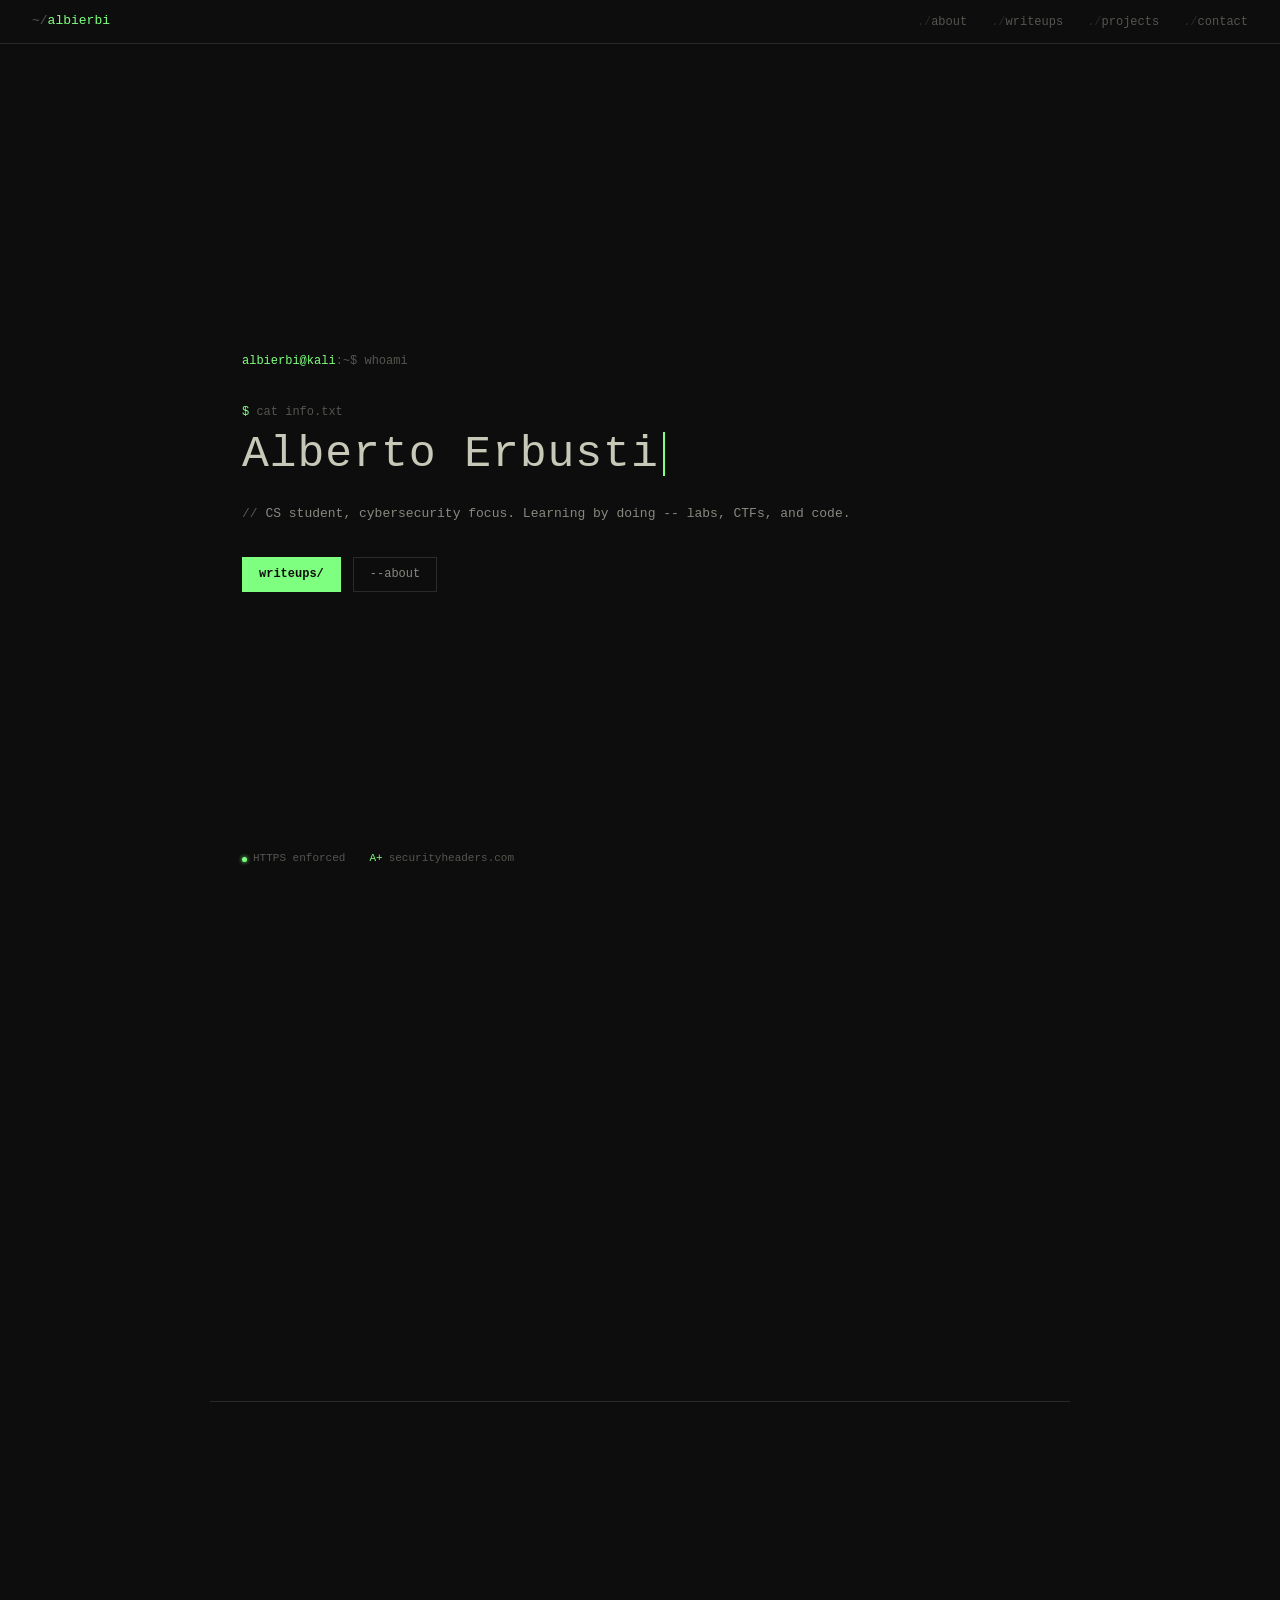
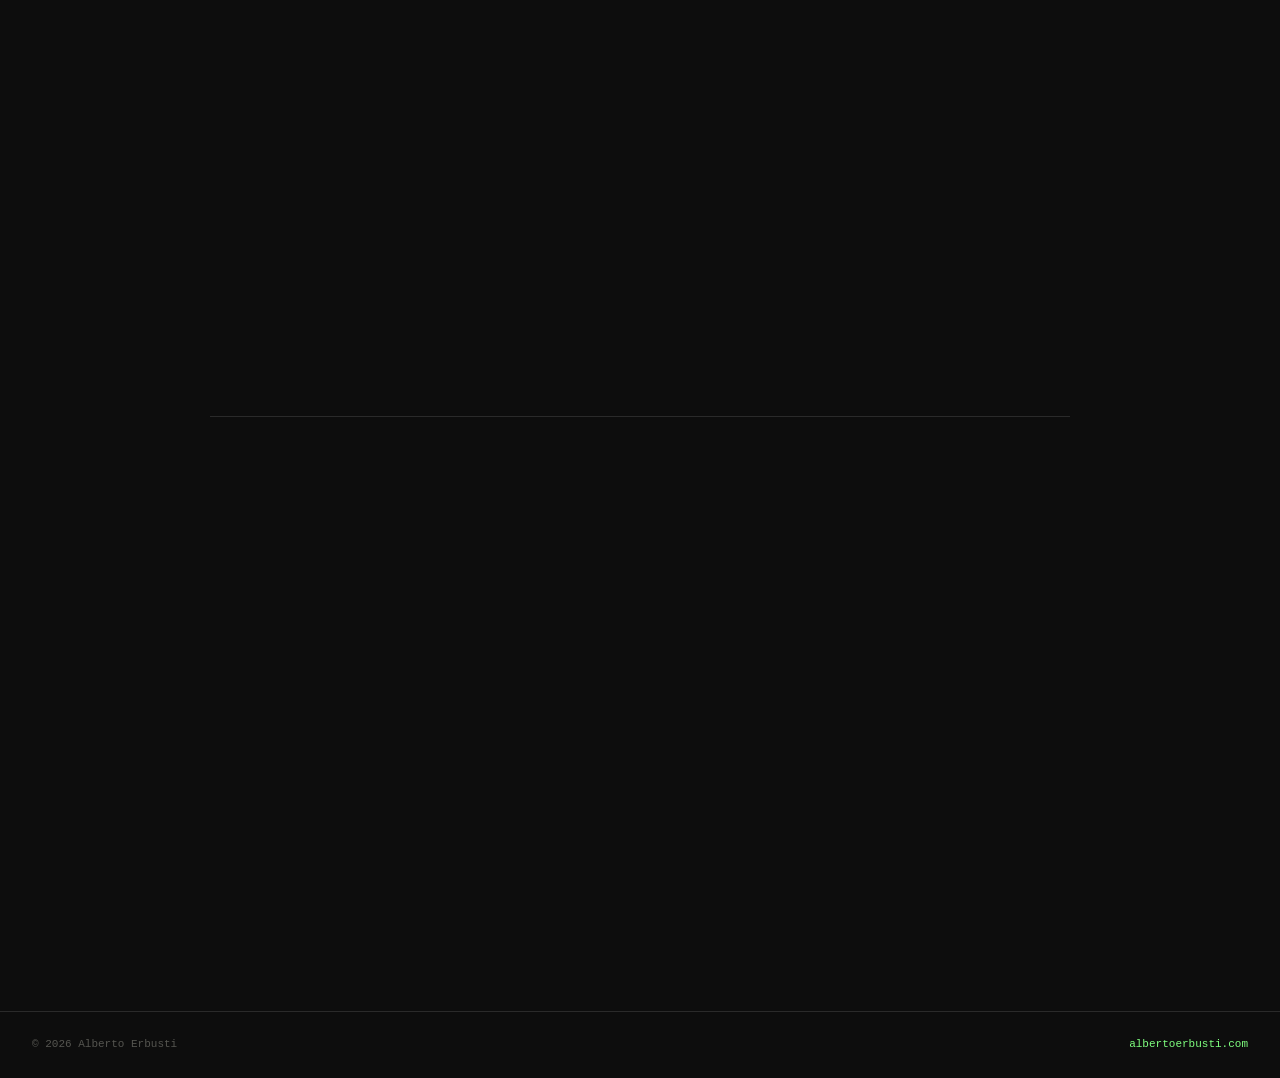
==== commit 48550b8d: "Add files via upload" ====
--- a/index.html
+++ b/index.html
@@ -13,31 +13,32 @@
   <nav>
     <a class="nav-logo" href="#"><span>~/</span>albierbi</a>
     <ul class="nav-links">
-      <li><a href="#about">About</a></li>
-      <li><a href="/writeups">Writeups</a></li>
-      <li><a href="/projects.html">Projects</a></li>
-      <li><a href="contact.html">Contact</a></li>
+      <li><a href="#about">about</a></li>
+      <li><a href="/writeups">writeups</a></li>
+      <li><a href="/projects.html">projects</a></li>
+      <li><a href="contact.html">contact</a></li>
     </ul>
   </nav>
 
   <section id="hero">
-    <div class="hero-grid"></div>
-    <div class="hero-glow"></div>
     <div class="hero-content">
-      <p class="hero-tag">CS Student &amp; Security Enthusiast</p>
-      <h1 class="hero-name">
-        <span class="first">Alberto</span><br>
-        <span class="last">Erbusti</span>
-      </h1>
+      <p class="hero-prompt"><span>albierbi@kali</span>:~$ whoami</p>
+
+      <div class="hero-block">
+        <p class="hero-cmd">cat info.txt</p>
+        <h1 class="hero-name">Alberto Erbusti<span class="cursor"></span></h1>
+      </div>
+
       <p class="hero-sub">
-        Studying Computer Science with a focus on cybersecurity.
-        Building knowledge in systems, networks, and offensive security.
+        CS student, cybersecurity focus. Learning by doing -- labs, CTFs, and code.
       </p>
+
       <div class="hero-actions">
-        <a href="/writeups" class="btn btn-primary">View Writeups &rarr;</a>
-        <a href="#about" class="btn btn-ghost">About me</a>
+        <a href="/writeups" class="btn btn-primary">writeups/</a>
+        <a href="#about" class="btn btn-ghost">--about</a>
       </div>
     </div>
+
     <div class="hero-status">
       <div class="status-item">
         <div class="status-dot"></div>
@@ -58,17 +59,16 @@
       <div class="about-grid">
         <div class="about-text">
           <p>
-            I'm a 23-year-old originally from <strong>Italy</strong>, currently based in <strong>Norway</strong>.
-            I'm pursuing a remote Bachelor's in Computer Science with a focus on cybersecurity,
+            23 years old, originally from <strong>Italy</strong>, currently based in <strong>Norway</strong>.
+            Pursuing a remote BSc in Computer Science with a focus on cybersecurity,
             coming from an engineering background.
           </p>
           <p>
-            My approach to security is hands-on: labs, CTFs, and writeups
-            rather than just theory.
+            My approach is hands-on: labs, CTFs, and writeups rather than theory alone.
           </p>
           <p>
-            Currently working through OS internals, algorithms, and discrete math,
-            while exploring the offensive side of security in my own time.
+            Currently working through discrete math and algorithms while exploring
+            offensive security in my own time.
           </p>
         </div>
         <div>
@@ -144,39 +144,41 @@
 
       </div>
       <div class="writeups-cta">
-        <a href="/writeups" class="btn btn-ghost">All writeups &rarr;</a>
+        <a href="/writeups" class="btn btn-ghost">ls writeups/ &rarr;</a>
       </div>
     </div>
   </section>
-<section id="projects">
-  <div class="reveal">
-    <p class="section-label">projects</p>
-    <h2 class="section-title">Projects</h2>
-    <div class="section-divider"></div>
-    <div class="writeups-preview-grid">
 
-      <a class="writeup-card" href="https://zerodaymorning.dev" target="_blank" rel="noopener noreferrer">
-        <div class="card-top">
-          <span class="platform-badge" style="background:#0a1a0a;color:#e8ff47;border:1px solid #2a4a0a;">Live Project</span>
-          <span class="diff-badge" style="color:#e8ff47;background:#1a1a00;">Node.js</span>
-        </div>
-        <div class="card-title">Zero-Day Morning</div>
-        <div class="card-desc">A daily cybersecurity briefing site. One AI-generated brief per day covering real breaches, CVEs, CTF techniques, and more. Built with Node.js, Upstash Redis, and Vercel.</div>
-        <div class="card-tags">
-          <span class="tag">node.js</span>
-          <span class="tag">redis</span>
-          <span class="tag">vercel</span>
-          <span class="tag">api</span>
-          <span class="tag">cron</span>
-        </div>
-      </a>
+  <section id="projects">
+    <div class="reveal">
+      <p class="section-label">projects</p>
+      <h2 class="section-title">Projects</h2>
+      <div class="section-divider"></div>
+      <div class="writeups-preview-grid">
 
+        <a class="writeup-card" href="https://zerodaymorning.dev" target="_blank" rel="noopener noreferrer">
+          <div class="card-top">
+            <span class="platform-badge badge-htb">live</span>
+            <span class="diff-badge" style="color:var(--yellow);border:1px solid #4a3a00;">node.js</span>
+          </div>
+          <div class="card-title">Zero-Day Morning</div>
+          <div class="card-desc">A daily cybersecurity briefing. One AI-generated brief per day covering real breaches, CVEs, CTF techniques, and more. Node.js, Upstash Redis, Vercel.</div>
+          <div class="card-tags">
+            <span class="tag">node.js</span>
+            <span class="tag">redis</span>
+            <span class="tag">vercel</span>
+            <span class="tag">api</span>
+            <span class="tag">cron</span>
+          </div>
+        </a>
+
+      </div>
+      <div class="writeups-cta">
+        <a href="/projects.html" class="btn btn-ghost">ls projects/ &rarr;</a>
+      </div>
     </div>
-    <div class="writeups-cta">
-      <a href="/projects.html" class="btn btn-ghost">All projects &rarr;</a>
-    </div>
-  </div>
-</section>
+  </section>
+
   <footer>
     <span>&copy; 2026 Alberto Erbusti</span>
     <span class="accent-text">albertoerbusti.com</span>
--- a/style.css
+++ b/style.css
@@ -1,28 +1,29 @@
 *, *::before, *::after { box-sizing: border-box; margin: 0; padding: 0; }
 
 :root {
-  --bg:     #0a0c0f;
-  --bg2:    #111318;
-  --bg3:    #1a1d24;
-  --border: #22262e;
-  --text:   #e2e8f0;
-  --muted:  #64748b;
-  --subtle: #94a3b8;
-  --accent: #38bdf8;
-  --accent2:#818cf8;
-  --green:  #34d399;
-  --mono:   "Courier New", Courier, monospace;
-  --sans:   -apple-system, BlinkMacSystemFont, "Segoe UI", system-ui, sans-serif;
+  --bg:      #0d0d0d;
+  --bg2:     #141414;
+  --bg3:     #1c1c1c;
+  --border:  #2a2a2a;
+  --text:    #c8c8b8;
+  --muted:   #555550;
+  --subtle:  #888880;
+  --accent:  #7fff7f;
+  --accent2: #ff7f7f;
+  --yellow:  #ffffa0;
+  --mono: "Courier New", Courier, monospace;
+  --sans: "Courier New", Courier, monospace;
 }
 
 html { scroll-behavior: smooth; }
 
 body {
-  font-family: var(--sans);
+  font-family: var(--mono);
   background: var(--bg);
   color: var(--text);
   line-height: 1.6;
   min-height: 100vh;
+  font-size: 14px;
 }
 
 /* ── NAV ── */
@@ -30,76 +31,60 @@
   position: fixed;
   top: 0; left: 0; right: 0;
   z-index: 100;
-  height: 60px;
-  background: rgba(10,12,15,0.85);
-  backdrop-filter: blur(12px);
-  -webkit-backdrop-filter: blur(12px);
+  height: 44px;
+  background: var(--bg);
   border-bottom: 1px solid var(--border);
   display: flex;
   align-items: center;
   justify-content: space-between;
-  padding: 0 2.5rem;
+  padding: 0 2rem;
 }
 
 .nav-logo {
   font-family: var(--mono);
-  font-size: 14px;
+  font-size: 13px;
   color: var(--accent);
   text-decoration: none;
-  letter-spacing: 0.04em;
 }
 
 .nav-logo span { color: var(--muted); }
 
-.nav-links { display: flex; gap: 2rem; list-style: none; }
+.nav-links { display: flex; gap: 1.5rem; list-style: none; }
 
 .nav-links a {
-  font-size: 13px;
+  font-size: 12px;
   color: var(--muted);
   text-decoration: none;
-  letter-spacing: 0.02em;
-  transition: color 0.2s;
-  position: relative;
-}
-
-.nav-links a::after {
-  content: '';
-  position: absolute;
-  bottom: -4px; left: 0; right: 0;
-  height: 1px;
-  background: var(--accent);
-  transform: scaleX(0);
-  transition: transform 0.2s;
-}
-
+  transition: color 0.15s;
+}
+
+.nav-links a::before { content: './'; color: var(--border); }
 .nav-links a:hover { color: var(--text); }
-.nav-links a:hover::after,
-.nav-links a.active::after { transform: scaleX(1); }
-.nav-links a.active { color: var(--text); }
+.nav-links a.active { color: var(--accent); }
+.nav-links a.active::before { color: var(--accent); }
 
 /* ── BUTTONS ── */
 .btn {
-  font-size: 13px;
-  font-family: var(--sans);
-  padding: 10px 22px;
-  border-radius: 6px;
+  font-size: 12px;
+  font-family: var(--mono);
+  padding: 7px 16px;
   text-decoration: none;
-  transition: all 0.2s;
+  transition: all 0.15s;
   cursor: pointer;
   display: inline-flex;
   align-items: center;
   gap: 8px;
-  letter-spacing: 0.01em;
+  border-radius: 0;
 }
 
 .btn-primary {
   background: var(--accent);
-  color: #0a0c0f;
+  color: #0d0d0d;
   border: 1px solid var(--accent);
-  font-weight: 500;
-}
-
-.btn-primary:hover { background: #7dd3fc; border-color: #7dd3fc; }
+  font-weight: bold;
+}
+
+.btn-primary:hover { background: #a0ffa0; border-color: #a0ffa0; }
 
 .btn-ghost {
   background: transparent;
@@ -107,33 +92,34 @@
   border: 1px solid var(--border);
 }
 
-.btn-ghost:hover { border-color: var(--muted); color: var(--text); }
+.btn-ghost:hover { border-color: var(--subtle); color: var(--text); }
 
 /* ── SECTION SHARED ── */
 .section-label {
   font-family: var(--mono);
   font-size: 11px;
-  letter-spacing: 0.12em;
+  letter-spacing: 0.08em;
   text-transform: uppercase;
-  color: var(--accent);
+  color: var(--muted);
+  margin-bottom: 0.5rem;
+}
+
+.section-label::before { content: '# '; color: var(--accent); }
+
+h2.section-title {
+  font-size: 1.1rem;
+  font-weight: normal;
+  color: var(--text);
   margin-bottom: 0.75rem;
 }
 
-.section-label::before { content: '// '; color: var(--muted); }
-
-h2.section-title {
-  font-size: 2rem;
-  font-weight: 600;
-  letter-spacing: -0.02em;
-  color: var(--text);
-  margin-bottom: 1rem;
-}
+h2.section-title::before { content: '> '; color: var(--accent); }
 
 .section-divider {
-  width: 40px;
-  height: 2px;
-  background: linear-gradient(90deg, var(--accent), transparent);
-  margin-bottom: 3rem;
+  width: 100%;
+  height: 1px;
+  background: var(--border);
+  margin-bottom: 2.5rem;
 }
 
 /* ── CARDS ── */
@@ -141,88 +127,90 @@
 .writeup-card {
   background: var(--bg2);
   border: 1px solid var(--border);
-  border-radius: 10px;
-  padding: 1.1rem 1.25rem;
+  border-radius: 0;
+  padding: 1rem 1.1rem;
   text-decoration: none;
   display: block;
-  transition: border-color 0.2s, transform 0.15s;
+  transition: border-color 0.15s;
 }
 
 .card:hover,
 .writeup-card:hover {
-  border-color: rgba(56,189,248,0.3);
-  transform: translateY(-2px);
+  border-color: var(--accent);
 }
 
 .card-top {
   display: flex;
   justify-content: space-between;
   align-items: center;
+  margin-bottom: 0.6rem;
+}
+
+.platform-badge {
+  font-family: var(--mono);
+  font-size: 10px;
+  font-weight: normal;
+  letter-spacing: 0.04em;
+  text-transform: uppercase;
+  padding: 2px 6px;
+  border-radius: 0;
+}
+
+.badge-thm { background: transparent; color: #38bdf8; border: 1px solid #1e3a5f; }
+.badge-htb { background: transparent; color: var(--accent); border: 1px solid #1a3a1a; }
+.badge-ctf { background: transparent; color: #818cf8; border: 1px solid #3730a3; }
+.badge-owt { background: transparent; color: var(--yellow); border: 1px solid #4a3a00; }
+
+.diff-badge {
+  font-family: var(--mono);
+  font-size: 10px;
+  padding: 2px 6px;
+  border-radius: 0;
+  background: transparent;
+}
+
+.diff-easy     { color: var(--accent); border: 1px solid #1a3a1a; }
+.diff-medium   { color: var(--yellow); border: 1px solid #4a3a00; }
+.diff-hard     { color: var(--accent2); border: 1px solid #3a1a1a; }
+.diff-beginner { color: var(--accent); border: 1px solid #1a3a1a; }
+
+.card-title {
+  font-size: 13px;
+  font-weight: normal;
+  color: var(--text);
+  margin-bottom: 0.35rem;
+  line-height: 1.4;
+}
+
+.card-title::before { content: '> '; color: var(--muted); }
+
+.card-desc {
+  font-size: 12px;
+  color: var(--muted);
+  line-height: 1.6;
   margin-bottom: 0.75rem;
 }
 
-.platform-badge {
-  font-family: var(--mono);
-  font-size: 10px;
-  font-weight: 600;
-  letter-spacing: 0.06em;
-  text-transform: uppercase;
-  padding: 3px 8px;
-  border-radius: 4px;
-}
-
-.badge-thm { background: #0f1929; color: #38bdf8; border: 1px solid #1e3a5f; }
-.badge-htb { background: #0a1f12; color: #34d399; border: 1px solid #14532d; }
-.badge-ctf { background: #1a1030; color: #818cf8; border: 1px solid #3730a3; }
-.badge-owt { background: #1a1208; color: #f59e0b; border: 1px solid #78350f; }
-
-.diff-badge {
-  font-family: var(--mono);
-  font-size: 10px;
-  padding: 3px 8px;
-  border-radius: 4px;
-}
-
-.diff-easy     { color: #34d399; background: #052e16; }
-.diff-medium   { color: #fbbf24; background: #1c1003; }
-.diff-hard     { color: #f87171; background: #1f0a0a; }
-.diff-beginner { color: #34d399; background: #052e16; }
-
-.card-title {
-  font-size: 14px;
-  font-weight: 500;
-  color: var(--text);
-  margin-bottom: 0.4rem;
-  line-height: 1.4;
-}
-
-.card-desc {
-  font-size: 12px;
-  color: var(--muted);
-  line-height: 1.6;
-  margin-bottom: 0.85rem;
-}
-
 .card-tags {
   display: flex;
   flex-wrap: wrap;
-  gap: 5px;
+  gap: 4px;
 }
 
 .tag {
   font-family: var(--mono);
-  font-size: 11px;
-  color: var(--muted);
-  background: var(--bg3);
+  font-size: 10px;
+  color: var(--muted);
+  background: transparent;
   border: 1px solid var(--border);
-  padding: 2px 8px;
-  border-radius: 4px;
+  padding: 1px 6px;
+  border-radius: 0;
 }
 
 .card-footer {
   border-top: 1px solid var(--border);
-  padding-top: 0.6rem;
-  margin-top: 0.85rem;
+  padding-top: 0.5rem;
+  margin-top: 0.75rem;
   font-family: var(--mono);
   font-size: 11px;
   color: var(--muted);
@@ -231,7 +219,7 @@
 /* ── FOOTER ── */
 footer {
   border-top: 1px solid var(--border);
-  padding: 2rem 2.5rem;
+  padding: 1.5rem 2rem;
   display: flex;
   justify-content: space-between;
   align-items: center;
@@ -241,20 +229,20 @@
 }
 
 /* ── ANIMATIONS ── */
+@keyframes blink {
+  0%, 100% { opacity: 1; }
+  50% { opacity: 0; }
+}
+
 @keyframes fadeUp {
-  from { opacity: 0; transform: translateY(18px); }
+  from { opacity: 0; transform: translateY(10px); }
   to   { opacity: 1; transform: translateY(0); }
-}
-
-@keyframes pulse {
-  0%, 100% { opacity: 1; }
-  50% { opacity: 0.4; }
 }
 
 .reveal {
   opacity: 0;
-  transform: translateY(20px);
-  transition: opacity 0.6s ease, transform 0.6s ease;
+  transform: translateY(12px);
+  transition: opacity 0.5s ease, transform 0.5s ease;
 }
 
 .reveal.visible {
@@ -267,84 +255,86 @@
   min-height: 100vh;
   display: flex;
   align-items: center;
-  padding: 0 2.5rem;
+  padding: 0 2rem;
   position: relative;
-  overflow: hidden;
-}
-
-.hero-grid {
-  position: absolute;
-  inset: 0;
-  background-image:
-    linear-gradient(rgba(56,189,248,0.03) 1px, transparent 1px),
-    linear-gradient(90deg, rgba(56,189,248,0.03) 1px, transparent 1px);
-  background-size: 60px 60px;
-  mask-image: radial-gradient(ellipse 80% 60% at 50% 50%, black, transparent);
-  -webkit-mask-image: radial-gradient(ellipse 80% 60% at 50% 50%, black, transparent);
-}
-
-.hero-glow {
-  position: absolute;
-  top: 30%; left: 20%;
-  width: 600px; height: 400px;
-  background: radial-gradient(ellipse, rgba(56,189,248,0.06) 0%, transparent 70%);
-  pointer-events: none;
-}
-
-.hero-content { position: relative; max-width: 720px; }
-
-.hero-tag {
-  font-family: var(--mono);
-  font-size: 12px;
-  color: var(--accent);
-  letter-spacing: 0.1em;
-  text-transform: uppercase;
+}
+
+.hero-content {
+  position: relative;
+  max-width: 680px;
+  padding-top: 44px;
+}
+
+.hero-prompt {
+  font-family: var(--mono);
+  font-size: 12px;
+  color: var(--muted);
+  margin-bottom: 2rem;
+  opacity: 0;
+  animation: fadeUp 0.4s ease 0.1s forwards;
+}
+
+.hero-prompt span { color: var(--accent); }
+
+.hero-block {
   margin-bottom: 1.5rem;
   opacity: 0;
-  animation: fadeUp 0.6s ease 0.1s forwards;
-}
-
-.hero-tag::before { content: '> '; color: var(--muted); }
-
-h1.hero-name {
-  font-size: clamp(2.8rem, 6vw, 5rem);
-  font-weight: 700;
-  line-height: 1.05;
-  letter-spacing: -0.03em;
-  margin-bottom: 1rem;
-  opacity: 0;
-  animation: fadeUp 0.6s ease 0.25s forwards;
-}
-
-h1.hero-name .first { color: var(--text); }
-h1.hero-name .last {
-  background: linear-gradient(135deg, var(--accent) 0%, var(--accent2) 100%);
-  -webkit-background-clip: text;
-  -webkit-text-fill-color: transparent;
-  background-clip: text;
+  animation: fadeUp 0.4s ease 0.25s forwards;
+}
+
+.hero-cmd {
+  font-family: var(--mono);
+  font-size: 12px;
+  color: var(--muted);
+  margin-bottom: 0.5rem;
+}
+
+.hero-cmd::before { content: '$ '; color: var(--accent); }
+
+.hero-name {
+  font-family: var(--mono);
+  font-size: clamp(1.6rem, 4vw, 2.8rem);
+  font-weight: normal;
+  color: var(--text);
+  line-height: 1.1;
+  letter-spacing: 0.02em;
+}
+
+.hero-name .cursor {
+  display: inline-block;
+  width: 2px;
+  height: 1em;
+  background: var(--accent);
+  margin-left: 4px;
+  vertical-align: middle;
+  animation: blink 1s step-end infinite;
 }
 
 .hero-sub {
-  font-size: 1.05rem;
+  font-size: 13px;
   color: var(--subtle);
-  margin-bottom: 2.5rem;
-  max-width: 480px;
+  margin-bottom: 2rem;
   line-height: 1.7;
   opacity: 0;
-  animation: fadeUp 0.6s ease 0.4s forwards;
+  animation: fadeUp 0.4s ease 0.4s forwards;
+}
+
+.hero-sub::before {
+  content: '// ';
+  color: var(--muted);
 }
 
 .hero-actions {
   display: flex;
-  gap: 1rem;
+  gap: 0.75rem;
   flex-wrap: wrap;
   opacity: 0;
-  animation: fadeUp 0.6s ease 0.55s forwards;
+  animation: fadeUp 0.4s ease 0.55s forwards;
 }
 
 .hero-status {
   position: absolute;
-  bottom: 2rem; left: 2.5rem;
+  bottom: 2rem; left: 2rem;
   font-family: var(--mono);
   font-size: 11px;
   color: var(--muted);
@@ -352,29 +342,30 @@
   align-items: center;
   gap: 1.5rem;
   opacity: 0;
-  animation: fadeUp 0.6s ease 0.8s forwards;
+  animation: fadeUp 0.4s ease 0.8s forwards;
 }
 
 .status-item { display: flex; align-items: center; gap: 6px; }
 
 .status-dot {
-  width: 6px; height: 6px;
+  width: 5px; height: 5px;
   border-radius: 50%;
-  background: var(--green);
-  box-shadow: 0 0 6px var(--green);
-  animation: pulse 2s ease-in-out infinite;
+  background: var(--accent);
+  box-shadow: 0 0 4px var(--accent);
+  animation: blink 2s step-end infinite;
 }
 
 .accent-text { color: var(--accent); }
 
 /* ── SECTIONS ── */
 section {
-  max-width: 900px;
+  max-width: 860px;
   margin: 0 auto;
-  padding: 6rem 2.5rem;
+  padding: 5rem 2rem;
 }
 
 #writeups { border-top: 1px solid var(--border); }
+#projects { border-top: 1px solid var(--border); }
 #contact  { border-top: 1px solid var(--border); }
 
 .about-grid {
@@ -394,97 +385,95 @@
 
 .about-text p {
   color: var(--subtle);
-  font-size: 0.95rem;
+  font-size: 13px;
   line-height: 1.8;
-  margin-bottom: 1rem;
+  margin-bottom: 0.75rem;
 }
 
 .about-text p:last-child { margin-bottom: 0; }
-.about-text strong { color: var(--text); font-weight: 500; }
+.about-text strong { color: var(--text); font-weight: normal; }
 
 .skills-grid {
   display: grid;
   grid-template-columns: 1fr 1fr;
-  gap: 8px;
+  gap: 4px;
 }
 
 .skill-item {
   background: var(--bg2);
   border: 1px solid var(--border);
-  border-radius: 6px;
-  padding: 10px 14px;
-  font-family: var(--mono);
-  font-size: 12px;
-  color: var(--subtle);
+  border-radius: 0;
+  padding: 7px 10px;
+  font-family: var(--mono);
+  font-size: 12px;
+  color: var(--muted);
   display: flex;
   align-items: center;
   gap: 8px;
-  transition: border-color 0.2s, color 0.2s;
-}
-
-.skill-item:hover { border-color: rgba(56,189,248,0.3); color: var(--text); }
+  transition: border-color 0.15s, color 0.15s;
+}
+
+.skill-item:hover { border-color: var(--accent); color: var(--text); }
 
 .skill-item::before {
-  content: '';
-  width: 5px; height: 5px;
-  border-radius: 50%;
-  background: var(--accent);
-  opacity: 0.5;
+  content: '+';
+  color: var(--accent);
+  font-size: 10px;
   flex-shrink: 0;
 }
 
 .writeups-preview-grid {
   display: grid;
   grid-template-columns: repeat(auto-fill, minmax(260px, 1fr));
-  gap: 12px;
-  margin-bottom: 2rem;
+  gap: 8px;
+  margin-bottom: 1.5rem;
 }
 
 @media (max-width: 768px) {
   .writeups-preview-grid { grid-template-columns: 1fr; }
 }
 
-.writeups-cta { text-align: center; padding-top: 1rem; }
+.writeups-cta { text-align: left; padding-top: 0.5rem; }
 
 .contact-links {
   display: flex;
-  gap: 1rem;
+  gap: 0.75rem;
   flex-wrap: wrap;
-  margin-top: 2rem;
+  margin-top: 1.5rem;
 }
 
 .contact-link {
   display: flex;
   align-items: center;
-  gap: 10px;
+  gap: 8px;
   background: var(--bg2);
   border: 1px solid var(--border);
-  border-radius: 8px;
-  padding: 12px 20px;
+  border-radius: 0;
+  padding: 8px 14px;
   text-decoration: none;
   color: var(--subtle);
-  font-size: 13px;
-  transition: all 0.2s;
-}
-
-.contact-link:hover { border-color: rgba(56,189,248,0.4); color: var(--text); }
+  font-size: 12px;
+  transition: all 0.15s;
+}
+
+.contact-link:hover { border-color: var(--accent); color: var(--text); }
 
 .contact-link .link-icon {
   font-family: var(--mono);
-  font-size: 12px;
+  font-size: 11px;
   color: var(--accent);
 }
 
 .contact-intro {
   color: var(--subtle);
-  font-size: 0.95rem;
+  font-size: 13px;
   max-width: 480px;
 }
 
 /* ── WRITEUPS PAGE ── */
 .page-header {
-  padding: 8rem 2.5rem 3rem;
-  max-width: 900px;
+  padding: 6rem 2rem 2.5rem;
+  max-width: 860px;
   margin: 0 auto;
   border-bottom: 1px solid var(--border);
 }
@@ -492,44 +481,46 @@
 .page-header-label {
   font-family: var(--mono);
   font-size: 11px;
-  letter-spacing: 0.12em;
+  letter-spacing: 0.08em;
   text-transform: uppercase;
-  color: var(--accent);
-  margin-bottom: 0.75rem;
-}
-
-.page-header-label::before { content: '// '; color: var(--muted); }
+  color: var(--muted);
+  margin-bottom: 0.5rem;
+}
+
+.page-header-label::before { content: '# '; color: var(--accent); }
 
 .page-header h1 {
-  font-size: 2.2rem;
-  font-weight: 600;
-  letter-spacing: -0.02em;
-  margin-bottom: 0.75rem;
-}
-
-.page-header p { color: var(--subtle); font-size: 0.95rem; max-width: 520px; }
+  font-size: 1.4rem;
+  font-weight: normal;
+  color: var(--text);
+  margin-bottom: 0.5rem;
+}
+
+.page-header h1::before { content: '> '; color: var(--accent); }
+
+.page-header p { color: var(--subtle); font-size: 12px; max-width: 520px; }
 
 .layout {
-  max-width: 900px;
+  max-width: 860px;
   margin: 0 auto;
-  padding: 2.5rem 2.5rem 5rem;
+  padding: 2rem 2rem 5rem;
   display: grid;
-  grid-template-columns: 200px 1fr;
-  gap: 3rem;
+  grid-template-columns: 180px 1fr;
+  gap: 2.5rem;
   align-items: start;
 }
 
-.sidebar { position: sticky; top: 80px; }
-.sidebar-section { margin-bottom: 2rem; }
+.sidebar { position: sticky; top: 60px; }
+.sidebar-section { margin-bottom: 1.5rem; }
 
 .sidebar-label {
   font-family: var(--mono);
   font-size: 10px;
-  letter-spacing: 0.1em;
+  letter-spacing: 0.08em;
   text-transform: uppercase;
   color: var(--muted);
-  margin-bottom: 0.6rem;
-  padding-bottom: 0.4rem;
+  margin-bottom: 0.4rem;
+  padding-bottom: 0.3rem;
   border-bottom: 1px solid var(--border);
 }
 
@@ -538,43 +529,43 @@
   align-items: center;
   justify-content: space-between;
   width: 100%;
-  padding: 7px 10px;
-  border-radius: 6px;
+  padding: 5px 8px;
+  border-radius: 0;
   border: none;
   background: transparent;
   color: var(--muted);
-  font-size: 13px;
-  font-family: var(--sans);
+  font-size: 12px;
+  font-family: var(--mono);
   cursor: pointer;
   transition: all 0.15s;
   text-align: left;
   margin-bottom: 2px;
 }
 
-.filter-btn:hover { background: var(--bg3); color: var(--text); }
-.filter-btn.active { background: var(--bg3); color: var(--text); border: 1px solid var(--border); }
-.filter-btn .dot { width: 6px; height: 6px; border-radius: 50%; opacity: 0; transition: opacity 0.15s; flex-shrink: 0; }
+.filter-btn:hover { background: var(--bg2); color: var(--text); }
+.filter-btn.active { background: var(--bg2); color: var(--accent); border-left: 2px solid var(--accent); }
+.filter-btn .dot { width: 5px; height: 5px; border-radius: 50%; opacity: 0; transition: opacity 0.15s; flex-shrink: 0; }
 .filter-btn.active .dot { opacity: 1; }
-.filter-right { display: flex; align-items: center; gap: 6px; }
+.filter-right { display: flex; align-items: center; gap: 5px; }
 
 .cnt {
   font-family: var(--mono);
   font-size: 10px;
   color: var(--muted);
   background: var(--bg3);
-  padding: 1px 6px;
-  border-radius: 8px;
-  min-width: 20px;
+  padding: 0px 5px;
+  border-radius: 0;
+  min-width: 18px;
   text-align: center;
 }
 
 .main { min-width: 0; }
 
-.search-wrap { position: relative; margin-bottom: 1.5rem; }
+.search-wrap { position: relative; margin-bottom: 1.25rem; }
 
 .search-prefix {
   position: absolute;
-  left: 14px; top: 50%;
+  left: 10px; top: 50%;
   transform: translateY(-50%);
   font-family: var(--mono);
   font-size: 13px;
@@ -586,23 +577,23 @@
   width: 100%;
   background: var(--bg2);
   border: 1px solid var(--border);
-  border-radius: 8px;
-  padding: 10px 14px 10px 36px;
-  font-size: 13px;
-  font-family: var(--sans);
+  border-radius: 0;
+  padding: 8px 12px 8px 28px;
+  font-size: 12px;
+  font-family: var(--mono);
   color: var(--text);
   outline: none;
-  transition: border-color 0.2s;
+  transition: border-color 0.15s;
 }
 
 .search-input::placeholder { color: var(--muted); }
-.search-input:focus { border-color: rgba(56,189,248,0.4); }
+.search-input:focus { border-color: var(--accent); }
 
 .results-bar {
   display: flex;
   align-items: center;
   justify-content: space-between;
-  margin-bottom: 1.25rem;
+  margin-bottom: 1rem;
 }
 
 .results-label { font-family: var(--mono); font-size: 11px; color: var(--muted); }
@@ -610,35 +601,34 @@
 
 .cards-grid {
   display: grid;
-  grid-template-columns: repeat(auto-fill, minmax(260px, 1fr));
-  gap: 12px;
+  grid-template-columns: repeat(auto-fill, minmax(240px, 1fr));
+  gap: 8px;
 }
 
 .empty-state {
   grid-column: 1 / -1;
-  padding: 4rem 2rem;
-  text-align: center;
-  color: var(--muted);
-  font-family: var(--mono);
-  font-size: 13px;
+  padding: 3rem 1rem;
+  text-align: left;
+  color: var(--muted);
+  font-family: var(--mono);
+  font-size: 12px;
 }
 
 .empty-state::before {
   display: block;
-  content: '// no results';
+  content: '$ grep -r "results" . -- no match';
   color: var(--accent);
-  margin-bottom: 0.5rem;
+  margin-bottom: 0.4rem;
   font-size: 11px;
-  letter-spacing: 0.1em;
 }
 
 /* ── DOT COLORS ── */
 .dot-blue   { background: #38bdf8; }
-.dot-green  { background: #34d399; }
+.dot-green  { background: var(--accent); }
 .dot-purple { background: #818cf8; }
-.dot-yellow { background: #fbbf24; }
-.dot-red    { background: #f87171; }
-.dot-amber  { background: #f59e0b; }
+.dot-yellow { background: var(--yellow); }
+.dot-red    { background: var(--accent2); }
+.dot-amber  { background: var(--yellow); }
 
 /* ── MISC ── */
 .footer-back {
@@ -648,17 +638,362 @@
 
 .footer-back:hover { text-decoration: underline; }
 
+/* ── CONTACT PAGE ── */
+.contact-page {
+  min-height: calc(100vh - 44px - 57px);
+  display: flex;
+  align-items: center;
+  padding: 6rem 2rem 4rem;
+}
+
+.contact-page-inner {
+  max-width: 520px;
+  width: 100%;
+  margin: 0 auto;
+}
+
+.contact-header { margin-bottom: 2.5rem; }
+
+.contact-title {
+  font-size: 1.2rem;
+  font-weight: normal;
+  color: var(--text);
+  margin-bottom: 0.75rem;
+}
+
+.contact-title::before { content: '> '; color: var(--accent); }
+
+.contact-lead {
+  color: var(--subtle);
+  font-size: 12px;
+  line-height: 1.8;
+  max-width: 440px;
+}
+
+.contact-links-list {
+  display: flex;
+  flex-direction: column;
+  gap: 6px;
+}
+
+.contact-card {
+  display: flex;
+  align-items: center;
+  justify-content: space-between;
+  background: var(--bg2);
+  border: 1px solid var(--border);
+  border-radius: 0;
+  padding: 0.9rem 1rem;
+  text-decoration: none;
+  transition: border-color 0.15s;
+}
+
+.contact-card:hover { border-color: var(--accent); }
+
+.contact-card-left {
+  display: flex;
+  align-items: center;
+  gap: 0.75rem;
+}
+
+.contact-card-icon {
+  font-family: var(--mono);
+  font-size: 11px;
+  color: var(--accent);
+  min-width: 36px;
+}
+
+.contact-card-name {
+  font-size: 12px;
+  font-weight: normal;
+  color: var(--text);
+  margin-bottom: 1px;
+}
+
+.contact-card-handle {
+  font-family: var(--mono);
+  font-size: 10px;
+  color: var(--muted);
+}
+
+.contact-card-arrow {
+  font-size: 14px;
+  color: var(--muted);
+  transition: color 0.15s;
+}
+
+.contact-card:hover .contact-card-arrow { color: var(--accent); }
+
+/* ── WRITEUP PAGES ── */
+.writeup-hero {
+  padding: 5.5rem 2rem 2.5rem;
+  border-bottom: 1px solid var(--border);
+}
+
+.writeup-hero-inner {
+  max-width: 760px;
+  margin: 0 auto;
+}
+
+.writeup-back a {
+  font-family: var(--mono);
+  font-size: 11px;
+  color: var(--muted);
+  text-decoration: none;
+  transition: color 0.15s;
+  display: inline-block;
+  margin-bottom: 1.25rem;
+}
+
+.writeup-back a::before { content: '<- '; color: var(--accent); }
+.writeup-back a:hover { color: var(--accent); }
+
+.writeup-meta-top {
+  display: flex;
+  align-items: center;
+  gap: 6px;
+  margin-bottom: 0.75rem;
+}
+
+.writeup-title {
+  font-size: clamp(1.2rem, 3vw, 1.8rem);
+  font-weight: normal;
+  color: var(--text);
+  margin-bottom: 0.6rem;
+  line-height: 1.2;
+}
+
+.writeup-title::before { content: '> '; color: var(--accent); }
+
+.writeup-subtitle {
+  font-size: 12px;
+  color: var(--subtle);
+  line-height: 1.7;
+  max-width: 580px;
+  margin-bottom: 1rem;
+}
+
+.writeup-tags {
+  display: flex;
+  flex-wrap: wrap;
+  gap: 4px;
+  margin-bottom: 0.75rem;
+}
+
+.writeup-date {
+  font-family: var(--mono);
+  font-size: 10px;
+  color: var(--muted);
+}
+
+.writeup-body {
+  max-width: 1060px;
+  margin: 0 auto;
+  padding: 2.5rem 2rem 5rem;
+  display: grid;
+  grid-template-columns: 180px 1fr;
+  gap: 3.5rem;
+  align-items: start;
+}
+
+.writeup-toc { position: sticky; top: 60px; }
+
+.toc-label {
+  font-family: var(--mono);
+  font-size: 10px;
+  letter-spacing: 0.08em;
+  text-transform: uppercase;
+  color: var(--muted);
+  margin-bottom: 0.6rem;
+  padding-bottom: 0.4rem;
+  border-bottom: 1px solid var(--border);
+}
+
+.writeup-toc ul {
+  list-style: none;
+  display: flex;
+  flex-direction: column;
+  gap: 1px;
+}
+
+.writeup-toc a {
+  font-size: 12px;
+  color: var(--muted);
+  text-decoration: none;
+  padding: 4px 8px;
+  border-radius: 0;
+  display: block;
+  transition: all 0.15s;
+  border-left: 2px solid transparent;
+}
+
+.writeup-toc a:hover {
+  color: var(--text);
+  border-left-color: var(--accent);
+}
+
+.writeup-content { min-width: 0; max-width: 660px; }
+
+.writeup-content section {
+  max-width: none;
+  margin: 0 0 3rem;
+  padding: 0;
+}
+
+.writeup-content section:last-child { margin-bottom: 0; }
+
+.writeup-content h2 {
+  font-size: 1rem;
+  font-weight: normal;
+  color: var(--text);
+  margin-bottom: 0.75rem;
+  padding-bottom: 0.4rem;
+  border-bottom: 1px solid var(--border);
+}
+
+.writeup-content h2::before { content: '## '; color: var(--accent); }
+
+.writeup-content p {
+  font-size: 13px;
+  color: var(--subtle);
+  line-height: 1.8;
+  margin-bottom: 0.75rem;
+}
+
+.writeup-content p:last-child { margin-bottom: 0; }
+
+.writeup-content ul {
+  margin: 0.4rem 0 0.75rem 1.25rem;
+  display: flex;
+  flex-direction: column;
+  gap: 0.3rem;
+}
+
+.writeup-content li {
+  font-size: 13px;
+  color: var(--subtle);
+  line-height: 1.7;
+}
+
+.writeup-content code {
+  font-family: var(--mono);
+  font-size: 12px;
+  background: var(--bg3);
+  border: 1px solid var(--border);
+  padding: 1px 5px;
+  border-radius: 0;
+  color: var(--accent);
+}
+
+.code-block {
+  background: var(--bg2);
+  border: 1px solid var(--border);
+  border-radius: 0;
+  overflow: hidden;
+  margin: 0.75rem 0;
+}
+
+.code-label {
+  font-family: var(--mono);
+  font-size: 10px;
+  letter-spacing: 0.06em;
+  text-transform: uppercase;
+  color: var(--muted);
+  padding: 4px 12px;
+  border-bottom: 1px solid var(--border);
+  background: var(--bg3);
+}
+
+.code-block pre {
+  font-family: var(--mono);
+  font-size: 12px;
+  color: var(--text);
+  padding: 0.75rem 1rem;
+  overflow-x: auto;
+  line-height: 1.7;
+  margin: 0;
+  white-space: pre;
+}
+
+.info-grid {
+  background: var(--bg2);
+  border: 1px solid var(--border);
+  border-radius: 0;
+  overflow: hidden;
+  margin: 0.75rem 0;
+}
+
+.info-row {
+  display: flex;
+  align-items: center;
+  gap: 1rem;
+  padding: 6px 12px;
+  border-bottom: 1px solid var(--border);
+  font-size: 12px;
+}
+
+.info-row:last-child { border-bottom: none; }
+
+.port {
+  font-family: var(--mono);
+  color: var(--accent);
+  min-width: 80px;
+  font-size: 12px;
+}
+
+.service { color: var(--subtle); }
+
+.callout {
+  border-radius: 0;
+  padding: 0.75rem 1rem;
+  margin: 0.75rem 0;
+  border-left: 2px solid;
+}
+
+.callout-title {
+  font-family: var(--mono);
+  font-size: 10px;
+  font-weight: normal;
+  letter-spacing: 0.06em;
+  text-transform: uppercase;
+  margin-bottom: 0.4rem;
+}
+
+.callout-success { background: rgba(127,255,127,0.03); border-color: var(--accent); }
+.callout-success .callout-title { color: var(--accent); }
+
+.callout-info { background: rgba(56,189,248,0.03); border-color: #38bdf8; }
+.callout-info .callout-title { color: #38bdf8; }
+
+.callout-warning { background: rgba(255,255,160,0.03); border-color: var(--yellow); }
+.callout-warning .callout-title { color: var(--yellow); }
+
+.callout p, .callout li {
+  font-size: 12px;
+  color: var(--subtle);
+  line-height: 1.7;
+}
+
+.callout ul { margin: 0.2rem 0 0 1rem; gap: 0.25rem; }
+
 /* ── RESPONSIVE ── */
 @media (max-width: 640px) {
-  nav { padding: 0 1.25rem; }
-  .nav-links { gap: 1.25rem; }
-  #hero { padding: 0 1.25rem; }
-  section { padding: 3rem 1.25rem; }
-  footer { flex-direction: column; gap: 0.5rem; text-align: center; }
-  .page-header { padding: 6rem 1.25rem 2rem; }
-  .layout { grid-template-columns: 1fr; padding: 1.5rem 1.25rem 4rem; gap: 1.5rem; }
+  nav { padding: 0 1rem; }
+  .nav-links { gap: 1rem; }
+  .nav-links a::before { display: none; }
+  #hero { padding: 0 1rem; }
+  section { padding: 3rem 1rem; }
+  footer { flex-direction: column; gap: 0.4rem; text-align: center; padding: 1.25rem 1rem; }
+  .page-header { padding: 5rem 1rem 2rem; }
+  .layout { grid-template-columns: 1fr; padding: 1.25rem 1rem 3rem; gap: 1.25rem; }
   .sidebar { position: static; }
-  .sidebar-section { display: flex; flex-wrap: wrap; gap: 6px; }
+  .sidebar-section { display: flex; flex-wrap: wrap; gap: 4px; }
   .sidebar-label { width: 100%; }
-  .filter-btn { width: auto; padding: 5px 10px; }
-}
+  .filter-btn { width: auto; padding: 4px 8px; }
+  .writeup-hero { padding: 5rem 1rem 2rem; }
+  .writeup-body { grid-template-columns: 1fr; padding: 1.5rem 1rem 3rem; gap: 1.5rem; }
+  .writeup-toc { position: static; }
+  .writeup-toc ul { flex-direction: row; flex-wrap: wrap; }
+  .writeup-toc a { padding: 3px 6px; font-size: 11px; }
+  .contact-page { padding: 5rem 1rem 3rem; align-items: flex-start; }
+}
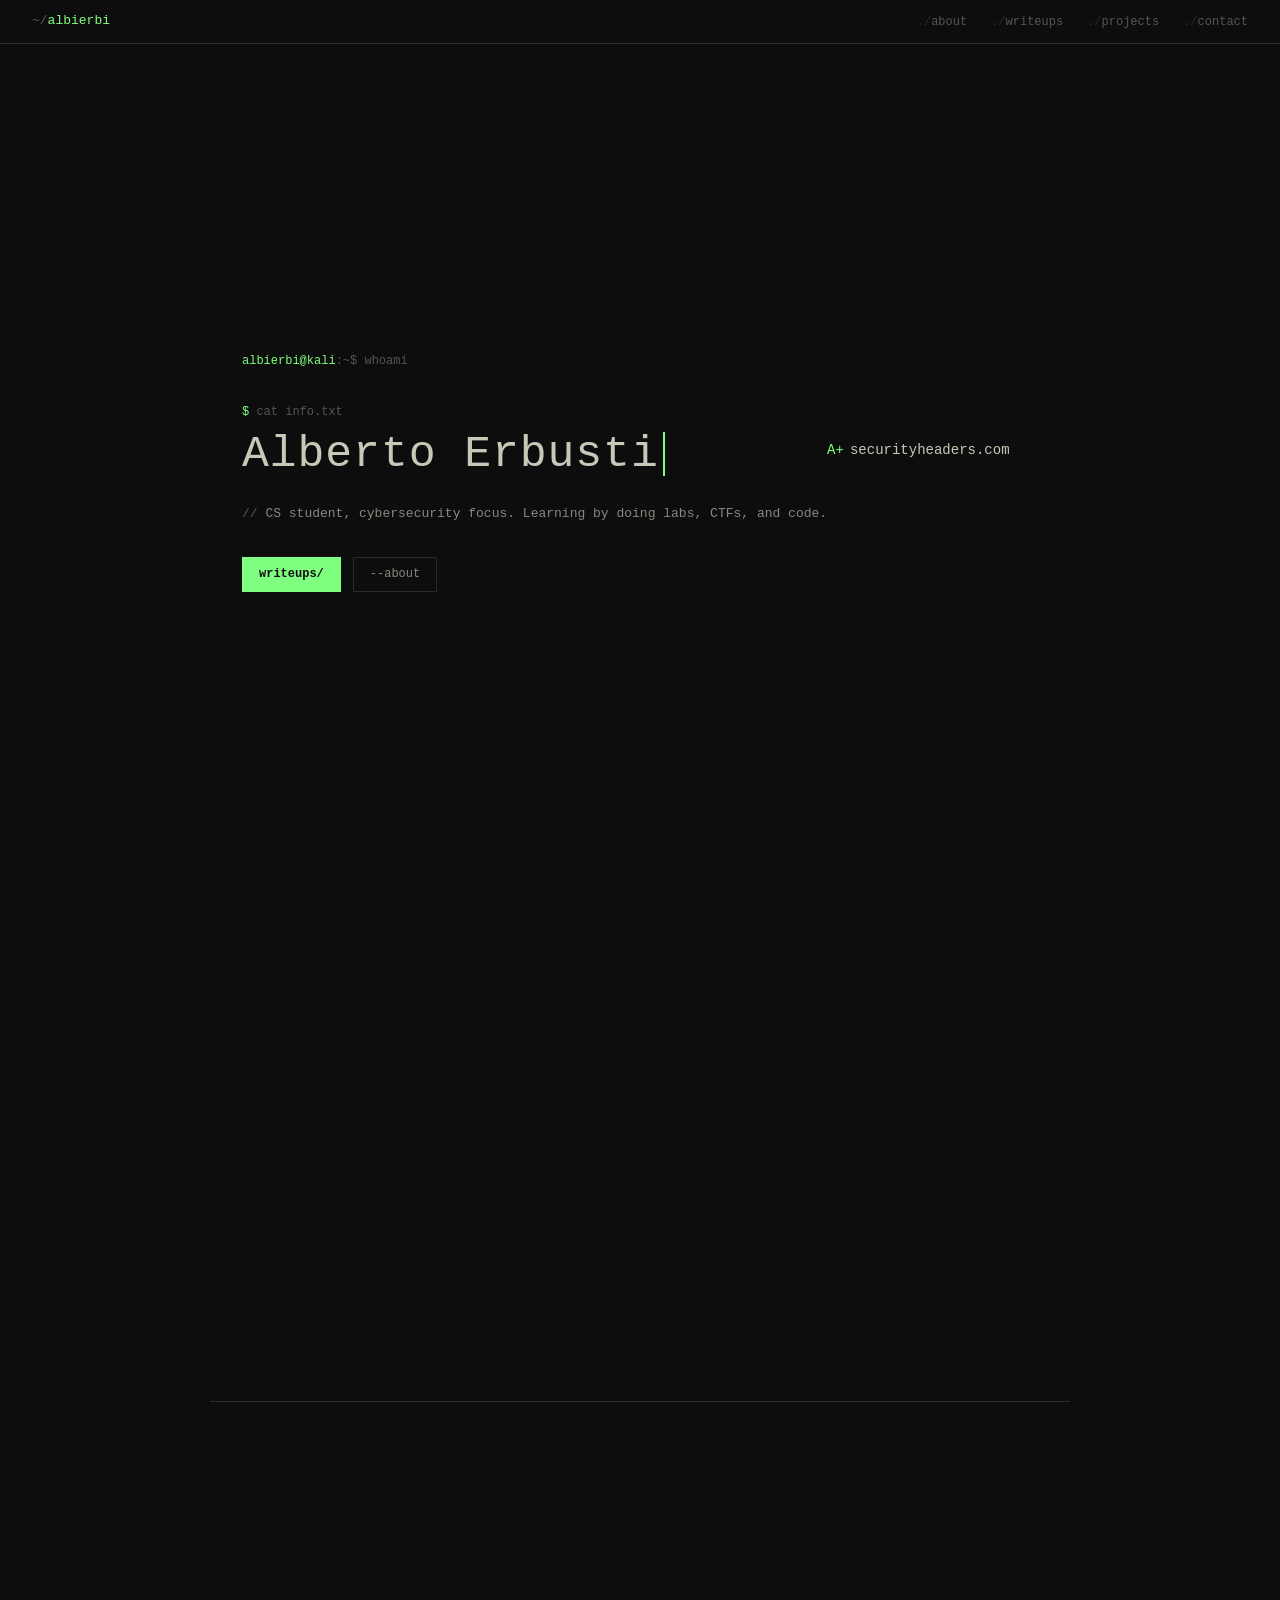
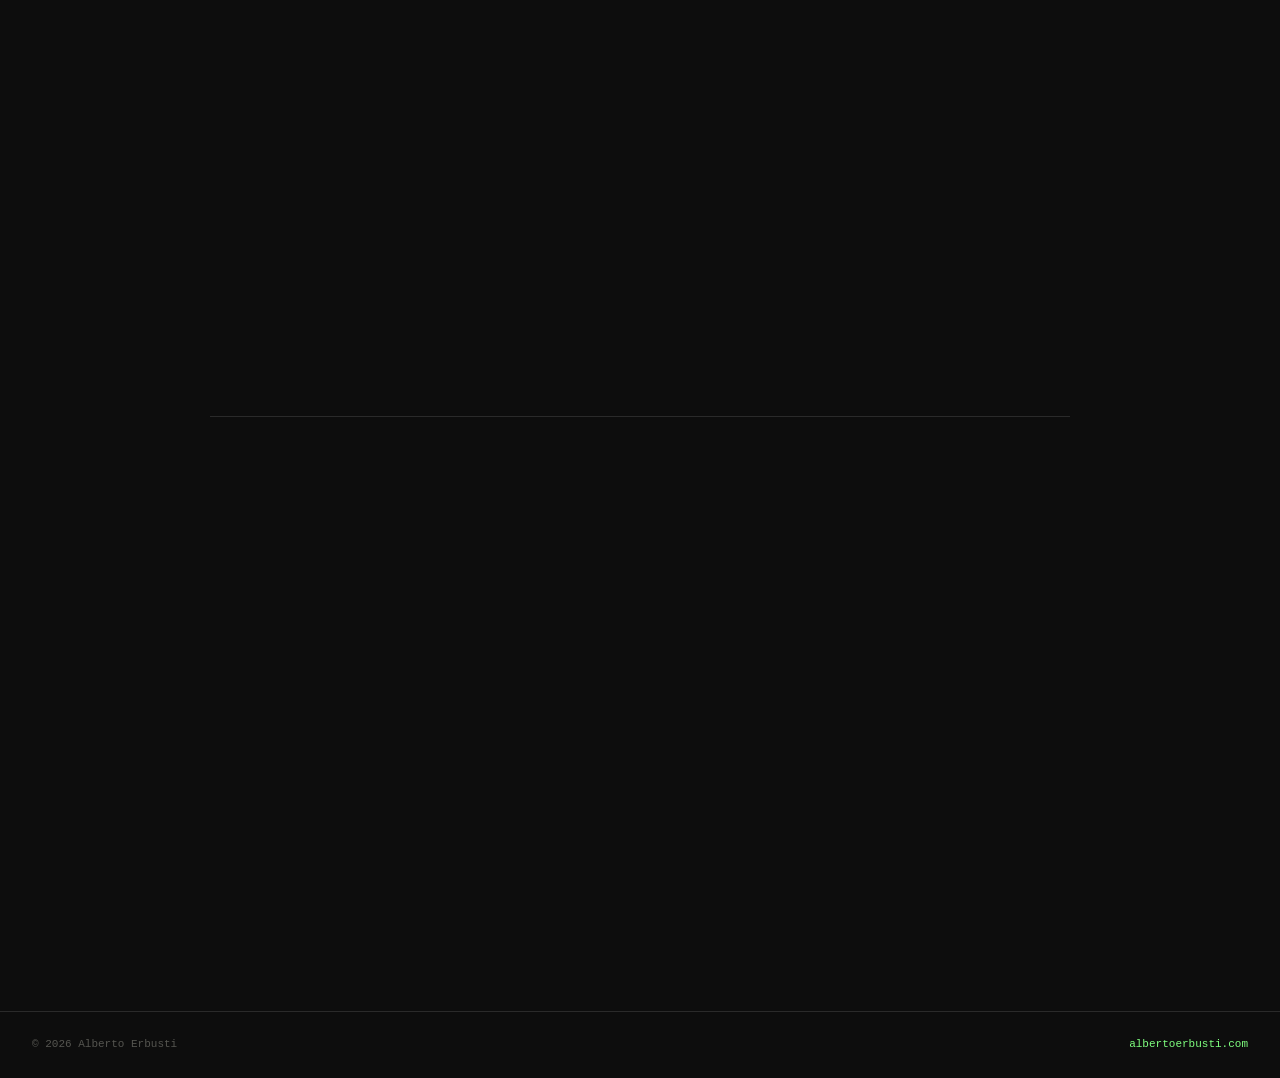
==== commit 34f2f9d4: "Update index.html" ====
--- a/index.html
+++ b/index.html
@@ -30,7 +30,7 @@
       </div>
 
       <p class="hero-sub">
-        CS student, cybersecurity focus. Learning by doing -- labs, CTFs, and code.
+        CS student, cybersecurity focus. Learning by doing labs, CTFs, and code.
       </p>
 
       <div class="hero-actions">
@@ -39,11 +39,6 @@
       </div>
     </div>
 
-    <div class="hero-status">
-      <div class="status-item">
-        <div class="status-dot"></div>
-        <span>HTTPS enforced</span>
-      </div>
       <div class="status-item">
         <span class="accent-text">A+</span>
         <span>securityheaders.com</span>
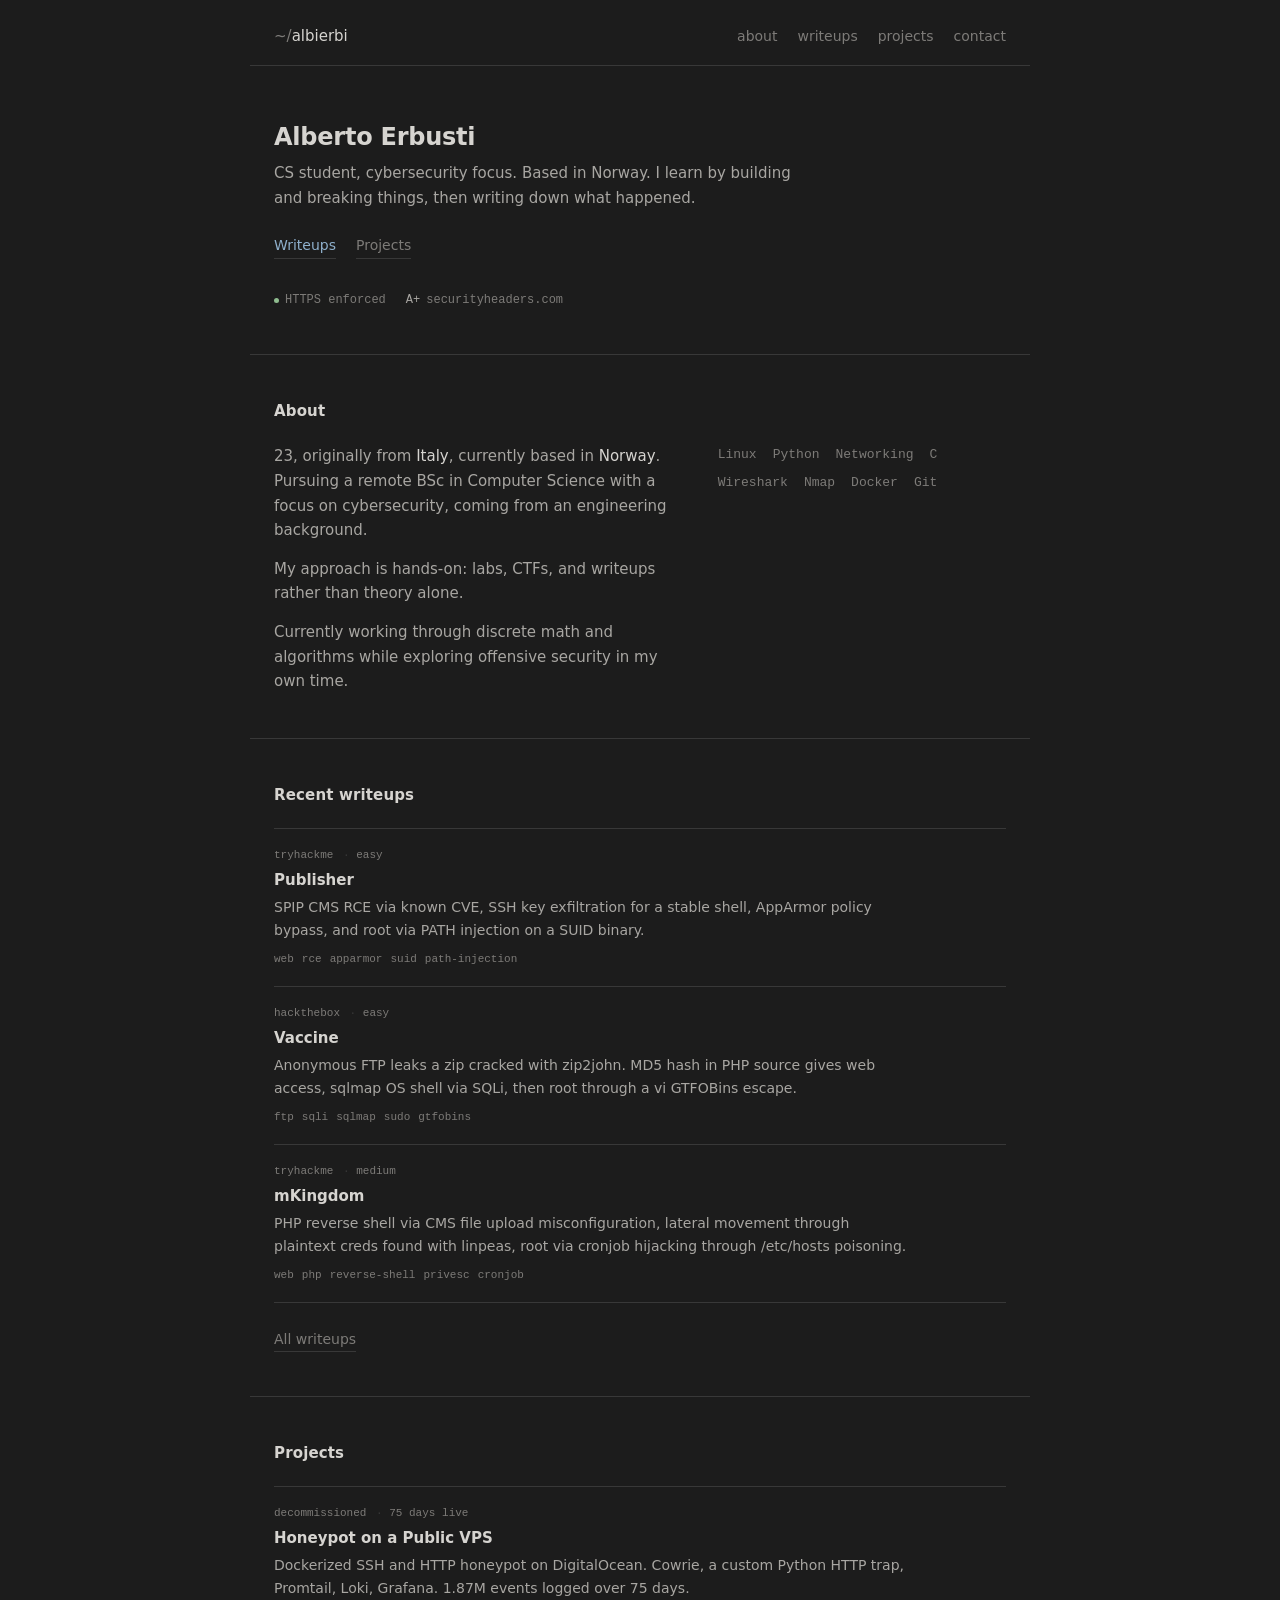
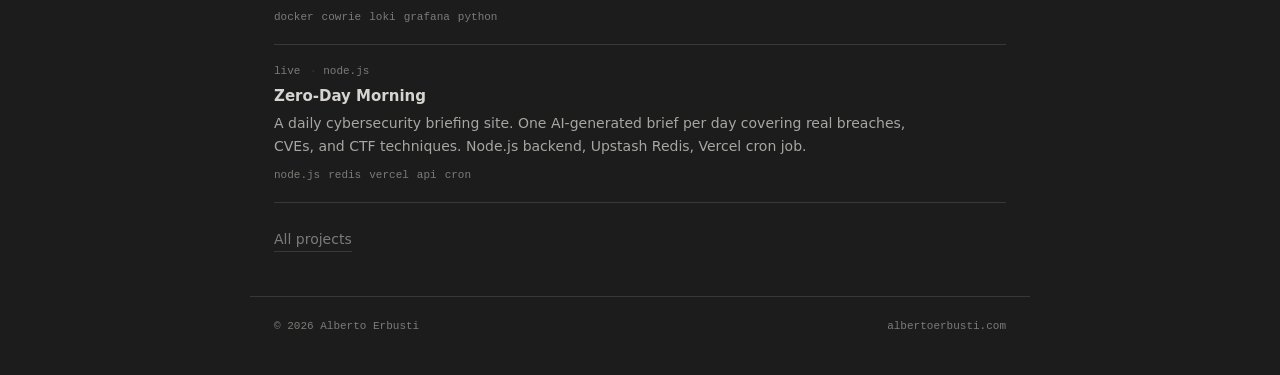
==== commit 57a56d80: "Add files via upload" ====
--- a/index.html
+++ b/index.html
@@ -4,41 +4,37 @@
   <meta charset="UTF-8">
   <meta name="viewport" content="width=device-width, initial-scale=1.0">
   <meta http-equiv="Content-Security-Policy" content="default-src 'self';">
-  <title>Alberto Erbusti | Security & CS</title>
-  <meta name="description" content="CS Student & Cybersecurity enthusiast. Building skills in security, systems, and software.">
+  <title>Alberto Erbusti</title>
+  <meta name="description" content="CS student focused on cybersecurity. Writeups, projects, and notes.">
   <link rel="stylesheet" href="style.css">
 </head>
 <body>
 
   <nav>
-    <a class="nav-logo" href="#"><span>~/</span>albierbi</a>
+    <a class="nav-logo" href="/"><span>~/</span>albierbi</a>
     <ul class="nav-links">
       <li><a href="#about">about</a></li>
-      <li><a href="/writeups">writeups</a></li>
-      <li><a href="/projects.html">projects</a></li>
-      <li><a href="contact.html">contact</a></li>
+      <li><a href="/writeups/">writeups</a></li>
+      <li><a href="/projects/">projects</a></li>
+      <li><a href="/contact.html">contact</a></li>
     </ul>
   </nav>
 
   <section id="hero">
-    <div class="hero-content">
-      <p class="hero-prompt"><span>albierbi@kali</span>:~$ whoami</p>
-
-      <div class="hero-block">
-        <p class="hero-cmd">cat info.txt</p>
-        <h1 class="hero-name">Alberto Erbusti<span class="cursor"></span></h1>
+    <h1 class="hero-name">Alberto Erbusti</h1>
+    <p class="hero-sub">
+      CS student, cybersecurity focus. Based in Norway. I learn by building and
+      breaking things, then writing down what happened.
+    </p>
+    <div class="hero-actions">
+      <a href="/writeups/" class="btn btn-primary">Writeups</a>
+      <a href="/projects/" class="btn btn-ghost">Projects</a>
+    </div>
+    <div class="hero-status">
+      <div class="status-item">
+        <div class="status-dot"></div>
+        <span>HTTPS enforced</span>
       </div>
-
-      <p class="hero-sub">
-        CS student, cybersecurity focus. Learning by doing labs, CTFs, and code.
-      </p>
-
-      <div class="hero-actions">
-        <a href="/writeups" class="btn btn-primary">writeups/</a>
-        <a href="#about" class="btn btn-ghost">--about</a>
-      </div>
-    </div>
-
       <div class="status-item">
         <span class="accent-text">A+</span>
         <span>securityheaders.com</span>
@@ -48,13 +44,11 @@
 
   <section id="about">
     <div class="reveal">
-      <p class="section-label">about</p>
-      <h2 class="section-title">Who I am</h2>
-      <div class="section-divider"></div>
+      <h2 class="section-title">About</h2>
       <div class="about-grid">
         <div class="about-text">
           <p>
-            23 years old, originally from <strong>Italy</strong>, currently based in <strong>Norway</strong>.
+            23, originally from <strong>Italy</strong>, currently based in <strong>Norway</strong>.
             Pursuing a remote BSc in Computer Science with a focus on cybersecurity,
             coming from an engineering background.
           </p>
@@ -72,9 +66,9 @@
             <div class="skill-item">Python</div>
             <div class="skill-item">Networking</div>
             <div class="skill-item">C</div>
-            <div class="skill-item">TryHackMe</div>
             <div class="skill-item">Wireshark</div>
             <div class="skill-item">Nmap</div>
+            <div class="skill-item">Docker</div>
             <div class="skill-item">Git</div>
           </div>
         </div>
@@ -84,12 +78,10 @@
 
   <section id="writeups">
     <div class="reveal">
-      <p class="section-label">writeups</p>
-      <h2 class="section-title">Latest writeups</h2>
-      <div class="section-divider"></div>
+      <h2 class="section-title">Recent writeups</h2>
       <div class="writeups-preview-grid">
 
-        <a class="writeup-card" href="writeups/thm-publisher.html">
+        <a class="writeup-card" href="/writeups/thm-publisher.html">
           <div class="card-top">
             <span class="platform-badge badge-thm">TryHackMe</span>
             <span class="diff-badge diff-easy">easy</span>
@@ -105,7 +97,23 @@
           </div>
         </a>
 
-        <a class="writeup-card" href="writeups/thm-mkingdom.html">
+        <a class="writeup-card" href="/writeups/htb-vaccine.html">
+          <div class="card-top">
+            <span class="platform-badge badge-htb">HackTheBox</span>
+            <span class="diff-badge diff-easy">easy</span>
+          </div>
+          <div class="card-title">Vaccine</div>
+          <div class="card-desc">Anonymous FTP leaks a zip cracked with zip2john. MD5 hash in PHP source gives web access, sqlmap OS shell via SQLi, then root through a vi GTFOBins escape.</div>
+          <div class="card-tags">
+            <span class="tag">ftp</span>
+            <span class="tag">sqli</span>
+            <span class="tag">sqlmap</span>
+            <span class="tag">sudo</span>
+            <span class="tag">gtfobins</span>
+          </div>
+        </a>
+
+        <a class="writeup-card" href="/writeups/thm-mkingdom.html">
           <div class="card-top">
             <span class="platform-badge badge-thm">TryHackMe</span>
             <span class="diff-badge diff-medium">medium</span>
@@ -121,43 +129,41 @@
           </div>
         </a>
 
-        <a class="writeup-card" href="writeups/thm-basic-pentesting.html">
-          <div class="card-top">
-            <span class="platform-badge badge-thm">TryHackMe</span>
-            <span class="diff-badge diff-easy">easy</span>
-          </div>
-          <div class="card-title">Basic Pentesting</div>
-          <div class="card-desc">Enumeration with enum4linux and gobuster, SSH brute-force with Hydra, then privilege escalation by cracking an SSH key passphrase with john.</div>
-          <div class="card-tags">
-            <span class="tag">enum</span>
-            <span class="tag">ssh</span>
-            <span class="tag">hydra</span>
-            <span class="tag">john</span>
-            <span class="tag">privesc</span>
-          </div>
-        </a>
-
       </div>
       <div class="writeups-cta">
-        <a href="/writeups" class="btn btn-ghost">ls writeups/ &rarr;</a>
+        <a href="/writeups/" class="btn btn-ghost">All writeups</a>
       </div>
     </div>
   </section>
 
   <section id="projects">
     <div class="reveal">
-      <p class="section-label">projects</p>
       <h2 class="section-title">Projects</h2>
-      <div class="section-divider"></div>
       <div class="writeups-preview-grid">
 
-        <a class="writeup-card" href="https://zerodaymorning.dev" target="_blank" rel="noopener noreferrer">
+        <a class="writeup-card" href="/projects/honeypot.html">
           <div class="card-top">
-            <span class="platform-badge badge-htb">live</span>
-            <span class="diff-badge" style="color:var(--yellow);border:1px solid #4a3a00;">node.js</span>
+            <span class="platform-badge">decommissioned</span>
+            <span class="diff-badge">75 days live</span>
+          </div>
+          <div class="card-title">Honeypot on a Public VPS</div>
+          <div class="card-desc">Dockerized SSH and HTTP honeypot on DigitalOcean. Cowrie, a custom Python HTTP trap, Promtail, Loki, Grafana. 1.87M events logged over 75 days.</div>
+          <div class="card-tags">
+            <span class="tag">docker</span>
+            <span class="tag">cowrie</span>
+            <span class="tag">loki</span>
+            <span class="tag">grafana</span>
+            <span class="tag">python</span>
+          </div>
+        </a>
+
+        <a class="writeup-card" href="/projects/zerodaymorning.html">
+          <div class="card-top">
+            <span class="platform-badge">live</span>
+            <span class="diff-badge">node.js</span>
           </div>
           <div class="card-title">Zero-Day Morning</div>
-          <div class="card-desc">A daily cybersecurity briefing. One AI-generated brief per day covering real breaches, CVEs, CTF techniques, and more. Node.js, Upstash Redis, Vercel.</div>
+          <div class="card-desc">A daily cybersecurity briefing site. One AI-generated brief per day covering real breaches, CVEs, and CTF techniques. Node.js backend, Upstash Redis, Vercel cron job.</div>
           <div class="card-tags">
             <span class="tag">node.js</span>
             <span class="tag">redis</span>
@@ -169,14 +175,14 @@
 
       </div>
       <div class="writeups-cta">
-        <a href="/projects.html" class="btn btn-ghost">ls projects/ &rarr;</a>
+        <a href="/projects/" class="btn btn-ghost">All projects</a>
       </div>
     </div>
   </section>
 
   <footer>
     <span>&copy; 2026 Alberto Erbusti</span>
-    <span class="accent-text">albertoerbusti.com</span>
+    <span>albertoerbusti.com</span>
   </footer>
 
   <script src="main.js"></script>
--- a/style.css
+++ b/style.css
@@ -1,348 +1,137 @@
+/* ============================================
+   Alberto Erbusti — albertoerbusti.com
+   ============================================ */
+
 *, *::before, *::after { box-sizing: border-box; margin: 0; padding: 0; }
 
 :root {
-  --bg:      #0d0d0d;
-  --bg2:     #141414;
-  --bg3:     #1c1c1c;
-  --border:  #2a2a2a;
-  --text:    #c8c8b8;
-  --muted:   #555550;
-  --subtle:  #888880;
-  --accent:  #7fff7f;
-  --accent2: #ff7f7f;
-  --yellow:  #ffffa0;
-  --mono: "Courier New", Courier, monospace;
-  --sans: "Courier New", Courier, monospace;
+  --bg:      #1c1c1c;
+  --bg2:     #232323;
+  --bg3:     #2b2b2b;
+  --border:  #383838;
+  --text:    #d6d4d0;
+  --subtle:  #a8a6a2;
+  --muted:   #7d7b78;
+  --link:    #8fb0cc;
+  --green:   #8fbc8f;
+  --amber:   #c9a86a;
+  --red:     #c98d8d;
+
+  --sans: system-ui, -apple-system, "Segoe UI", Roboto, "Helvetica Neue", Arial, sans-serif;
+  --mono: ui-monospace, SFMono-Regular, Menlo, Consolas, "Liberation Mono", monospace;
 }
 
 html { scroll-behavior: smooth; }
 
 body {
-  font-family: var(--mono);
+  font-family: var(--sans);
   background: var(--bg);
   color: var(--text);
-  line-height: 1.6;
+  line-height: 1.65;
+  font-size: 15px;
   min-height: 100vh;
+  -webkit-font-smoothing: antialiased;
+}
+
+a { color: var(--link); }
+
+/* ── NAV ─────────────────────────────────── */
+
+nav {
+  border-bottom: 1px solid var(--border);
+  display: flex;
+  align-items: baseline;
+  justify-content: space-between;
+  gap: 2rem;
+  max-width: 780px;
+  margin: 0 auto;
+  padding: 1.5rem 1.5rem 1rem;
+  flex-wrap: wrap;
+}
+
+.nav-logo {
+  font-size: 15px;
+  color: var(--text);
+  text-decoration: none;
+  font-weight: 500;
+}
+
+.nav-logo span { color: var(--muted); font-weight: 400; }
+
+.nav-links { display: flex; gap: 1.25rem; list-style: none; }
+
+.nav-links a {
   font-size: 14px;
-}
-
-/* ── NAV ── */
-nav {
-  position: fixed;
-  top: 0; left: 0; right: 0;
-  z-index: 100;
-  height: 44px;
-  background: var(--bg);
-  border-bottom: 1px solid var(--border);
-  display: flex;
-  align-items: center;
-  justify-content: space-between;
-  padding: 0 2rem;
-}
-
-.nav-logo {
-  font-family: var(--mono);
-  font-size: 13px;
-  color: var(--accent);
+  color: var(--muted);
   text-decoration: none;
 }
 
-.nav-logo span { color: var(--muted); }
-
-.nav-links { display: flex; gap: 1.5rem; list-style: none; }
-
-.nav-links a {
+.nav-links a:hover { color: var(--text); }
+.nav-links a.active { color: var(--text); }
+
+/* ── LAYOUT PRIMITIVES ───────────────────── */
+
+section {
+  max-width: 780px;
+  margin: 0 auto;
+  padding: 2.75rem 1.5rem;
+}
+
+.section-label { display: none; }
+
+h2.section-title {
+  font-size: 15px;
+  font-weight: 600;
+  color: var(--text);
+  margin-bottom: 1.25rem;
+  letter-spacing: 0.01em;
+}
+
+.section-divider { display: none; }
+
+#writeups, #projects, #contact, #about {
+  border-top: 1px solid var(--border);
+}
+
+/* No scroll animation. Kept as a no-op so main.js can't hide content. */
+.reveal { opacity: 1; transform: none; }
+.reveal.visible { opacity: 1; transform: none; }
+
+/* ── HERO ────────────────────────────────── */
+
+#hero {
+  max-width: 780px;
+  margin: 0 auto;
+  padding: 3.5rem 1.5rem 2.75rem;
+}
+
+.hero-prompt, .hero-cmd, .cursor { display: none; }
+
+.hero-name {
+  font-size: 1.5rem;
+  font-weight: 600;
+  color: var(--text);
+  line-height: 1.3;
+  margin-bottom: 0.5rem;
+  letter-spacing: -0.01em;
+}
+
+.hero-sub {
+  font-size: 15px;
+  color: var(--subtle);
+  max-width: 34rem;
+  margin-bottom: 1.5rem;
+}
+
+.hero-actions { display: flex; gap: 1.25rem; flex-wrap: wrap; }
+
+.hero-status {
+  display: flex;
+  gap: 1.25rem;
+  font-family: var(--mono);
   font-size: 12px;
   color: var(--muted);
-  text-decoration: none;
-  transition: color 0.15s;
-}
-
-.nav-links a::before { content: './'; color: var(--border); }
-.nav-links a:hover { color: var(--text); }
-.nav-links a.active { color: var(--accent); }
-.nav-links a.active::before { color: var(--accent); }
-
-/* ── BUTTONS ── */
-.btn {
-  font-size: 12px;
-  font-family: var(--mono);
-  padding: 7px 16px;
-  text-decoration: none;
-  transition: all 0.15s;
-  cursor: pointer;
-  display: inline-flex;
-  align-items: center;
-  gap: 8px;
-  border-radius: 0;
-}
-
-.btn-primary {
-  background: var(--accent);
-  color: #0d0d0d;
-  border: 1px solid var(--accent);
-  font-weight: bold;
-}
-
-.btn-primary:hover { background: #a0ffa0; border-color: #a0ffa0; }
-
-.btn-ghost {
-  background: transparent;
-  color: var(--subtle);
-  border: 1px solid var(--border);
-}
-
-.btn-ghost:hover { border-color: var(--subtle); color: var(--text); }
-
-/* ── SECTION SHARED ── */
-.section-label {
-  font-family: var(--mono);
-  font-size: 11px;
-  letter-spacing: 0.08em;
-  text-transform: uppercase;
-  color: var(--muted);
-  margin-bottom: 0.5rem;
-}
-
-.section-label::before { content: '# '; color: var(--accent); }
-
-h2.section-title {
-  font-size: 1.1rem;
-  font-weight: normal;
-  color: var(--text);
-  margin-bottom: 0.75rem;
-}
-
-h2.section-title::before { content: '> '; color: var(--accent); }
-
-.section-divider {
-  width: 100%;
-  height: 1px;
-  background: var(--border);
-  margin-bottom: 2.5rem;
-}
-
-/* ── CARDS ── */
-.card,
-.writeup-card {
-  background: var(--bg2);
-  border: 1px solid var(--border);
-  border-radius: 0;
-  padding: 1rem 1.1rem;
-  text-decoration: none;
-  display: block;
-  transition: border-color 0.15s;
-}
-
-.card:hover,
-.writeup-card:hover {
-  border-color: var(--accent);
-}
-
-.card-top {
-  display: flex;
-  justify-content: space-between;
-  align-items: center;
-  margin-bottom: 0.6rem;
-}
-
-.platform-badge {
-  font-family: var(--mono);
-  font-size: 10px;
-  font-weight: normal;
-  letter-spacing: 0.04em;
-  text-transform: uppercase;
-  padding: 2px 6px;
-  border-radius: 0;
-}
-
-.badge-thm { background: transparent; color: #38bdf8; border: 1px solid #1e3a5f; }
-.badge-htb { background: transparent; color: var(--accent); border: 1px solid #1a3a1a; }
-.badge-ctf { background: transparent; color: #818cf8; border: 1px solid #3730a3; }
-.badge-owt { background: transparent; color: var(--yellow); border: 1px solid #4a3a00; }
-
-.diff-badge {
-  font-family: var(--mono);
-  font-size: 10px;
-  padding: 2px 6px;
-  border-radius: 0;
-  background: transparent;
-}
-
-.diff-easy     { color: var(--accent); border: 1px solid #1a3a1a; }
-.diff-medium   { color: var(--yellow); border: 1px solid #4a3a00; }
-.diff-hard     { color: var(--accent2); border: 1px solid #3a1a1a; }
-.diff-beginner { color: var(--accent); border: 1px solid #1a3a1a; }
-
-.card-title {
-  font-size: 13px;
-  font-weight: normal;
-  color: var(--text);
-  margin-bottom: 0.35rem;
-  line-height: 1.4;
-}
-
-.card-title::before { content: '> '; color: var(--muted); }
-
-.card-desc {
-  font-size: 12px;
-  color: var(--muted);
-  line-height: 1.6;
-  margin-bottom: 0.75rem;
-}
-
-.card-tags {
-  display: flex;
-  flex-wrap: wrap;
-  gap: 4px;
-}
-
-.tag {
-  font-family: var(--mono);
-  font-size: 10px;
-  color: var(--muted);
-  background: transparent;
-  border: 1px solid var(--border);
-  padding: 1px 6px;
-  border-radius: 0;
-}
-
-.card-footer {
-  border-top: 1px solid var(--border);
-  padding-top: 0.5rem;
-  margin-top: 0.75rem;
-  font-family: var(--mono);
-  font-size: 11px;
-  color: var(--muted);
-}
-
-/* ── FOOTER ── */
-footer {
-  border-top: 1px solid var(--border);
-  padding: 1.5rem 2rem;
-  display: flex;
-  justify-content: space-between;
-  align-items: center;
-  font-family: var(--mono);
-  font-size: 11px;
-  color: var(--muted);
-}
-
-/* ── ANIMATIONS ── */
-@keyframes blink {
-  0%, 100% { opacity: 1; }
-  50% { opacity: 0; }
-}
-
-@keyframes fadeUp {
-  from { opacity: 0; transform: translateY(10px); }
-  to   { opacity: 1; transform: translateY(0); }
-}
-
-.reveal {
-  opacity: 0;
-  transform: translateY(12px);
-  transition: opacity 0.5s ease, transform 0.5s ease;
-}
-
-.reveal.visible {
-  opacity: 1;
-  transform: translateY(0);
-}
-
-/* ── HERO ── */
-#hero {
-  min-height: 100vh;
-  display: flex;
-  align-items: center;
-  padding: 0 2rem;
-  position: relative;
-}
-
-.hero-content {
-  position: relative;
-  max-width: 680px;
-  padding-top: 44px;
-}
-
-.hero-prompt {
-  font-family: var(--mono);
-  font-size: 12px;
-  color: var(--muted);
-  margin-bottom: 2rem;
-  opacity: 0;
-  animation: fadeUp 0.4s ease 0.1s forwards;
-}
-
-.hero-prompt span { color: var(--accent); }
-
-.hero-block {
-  margin-bottom: 1.5rem;
-  opacity: 0;
-  animation: fadeUp 0.4s ease 0.25s forwards;
-}
-
-.hero-cmd {
-  font-family: var(--mono);
-  font-size: 12px;
-  color: var(--muted);
-  margin-bottom: 0.5rem;
-}
-
-.hero-cmd::before { content: '$ '; color: var(--accent); }
-
-.hero-name {
-  font-family: var(--mono);
-  font-size: clamp(1.6rem, 4vw, 2.8rem);
-  font-weight: normal;
-  color: var(--text);
-  line-height: 1.1;
-  letter-spacing: 0.02em;
-}
-
-.hero-name .cursor {
-  display: inline-block;
-  width: 2px;
-  height: 1em;
-  background: var(--accent);
-  margin-left: 4px;
-  vertical-align: middle;
-  animation: blink 1s step-end infinite;
-}
-
-.hero-sub {
-  font-size: 13px;
-  color: var(--subtle);
-  margin-bottom: 2rem;
-  line-height: 1.7;
-  opacity: 0;
-  animation: fadeUp 0.4s ease 0.4s forwards;
-}
-
-.hero-sub::before {
-  content: '// ';
-  color: var(--muted);
-}
-
-.hero-actions {
-  display: flex;
-  gap: 0.75rem;
-  flex-wrap: wrap;
-  opacity: 0;
-  animation: fadeUp 0.4s ease 0.55s forwards;
-}
-
-.hero-status {
-  position: absolute;
-  bottom: 2rem; left: 2rem;
-  font-family: var(--mono);
-  font-size: 11px;
-  color: var(--muted);
-  display: flex;
-  align-items: center;
-  gap: 1.5rem;
-  opacity: 0;
-  animation: fadeUp 0.4s ease 0.8s forwards;
+  margin-top: 2rem;
 }
 
 .status-item { display: flex; align-items: center; gap: 6px; }
@@ -350,650 +139,444 @@
 .status-dot {
   width: 5px; height: 5px;
   border-radius: 50%;
-  background: var(--accent);
-  box-shadow: 0 0 4px var(--accent);
-  animation: blink 2s step-end infinite;
-}
-
-.accent-text { color: var(--accent); }
-
-/* ── SECTIONS ── */
-section {
-  max-width: 860px;
-  margin: 0 auto;
-  padding: 5rem 2rem;
-}
-
-#writeups { border-top: 1px solid var(--border); }
-#projects { border-top: 1px solid var(--border); }
-#contact  { border-top: 1px solid var(--border); }
-
-.about-grid {
-  display: flex;
-  flex-direction: column;
-  gap: 2rem;
-}
-
-@media (min-width: 768px) {
+  background: var(--green);
+  flex-shrink: 0;
+}
+
+.accent-text { color: var(--subtle); }
+
+/* ── LINKS THAT USED TO BE BUTTONS ───────── */
+
+.btn {
+  font-size: 14px;
+  font-family: var(--sans);
+  padding: 0;
+  background: none;
+  border: none;
+  border-bottom: 1px solid var(--border);
+  color: var(--link);
+  text-decoration: none;
+  display: inline-block;
+  cursor: pointer;
+}
+
+.btn:hover { border-bottom-color: var(--link); }
+
+.btn-primary, .btn-ghost { background: none; border: none; border-bottom: 1px solid var(--border); }
+.btn-primary { color: var(--link); font-weight: 400; }
+.btn-primary:hover { background: none; border-bottom-color: var(--link); }
+.btn-ghost { color: var(--muted); }
+.btn-ghost:hover { color: var(--text); border-bottom-color: var(--muted); }
+
+/* ── ABOUT ───────────────────────────────── */
+
+.about-grid { display: flex; flex-direction: column; gap: 1.75rem; }
+
+@media (min-width: 720px) {
   .about-grid {
     display: grid;
-    grid-template-columns: 1fr 1fr;
-    gap: 3rem;
+    grid-template-columns: 1.4fr 1fr;
+    gap: 2.5rem;
     align-items: start;
   }
 }
 
 .about-text p {
   color: var(--subtle);
+  font-size: 15px;
+  margin-bottom: 0.85rem;
+  max-width: 34rem;
+}
+
+.about-text p:last-child { margin-bottom: 0; }
+.about-text strong { color: var(--text); font-weight: 500; }
+
+.skills-grid {
+  display: flex;
+  flex-wrap: wrap;
+  gap: 0.4rem 1rem;
+}
+
+.skill-item {
+  background: none;
+  border: none;
+  padding: 0;
+  font-family: var(--mono);
   font-size: 13px;
-  line-height: 1.8;
-  margin-bottom: 0.75rem;
-}
-
-.about-text p:last-child { margin-bottom: 0; }
-.about-text strong { color: var(--text); font-weight: normal; }
-
-.skills-grid {
-  display: grid;
-  grid-template-columns: 1fr 1fr;
-  gap: 4px;
-}
-
-.skill-item {
+  color: var(--muted);
+}
+
+.skill-item::before { content: none; }
+.skill-item:hover { color: var(--muted); }
+
+/* ── CARDS ───────────────────────────────── */
+
+.cards-grid,
+.writeups-preview-grid {
+  display: flex;
+  flex-direction: column;
+  gap: 0;
+  margin-bottom: 1.25rem;
+  border-top: 1px solid var(--border);
+}
+
+.card,
+.writeup-card {
+  background: none;
+  border: none;
+  border-bottom: 1px solid var(--border);
+  border-radius: 0;
+  padding: 1.1rem 0;
+  text-decoration: none;
+  display: block;
+  color: inherit;
+}
+
+.card:hover,
+.writeup-card:hover { background: none; }
+
+.card:hover .card-title,
+.writeup-card:hover .card-title { color: var(--link); }
+
+.card-top {
+  display: flex;
+  align-items: baseline;
+  gap: 0.6rem;
+  margin-bottom: 0.35rem;
+}
+
+.platform-badge,
+.diff-badge {
+  font-family: var(--mono);
+  font-size: 11px;
+  font-weight: 400;
+  letter-spacing: 0;
+  text-transform: lowercase;
+  padding: 0;
+  border: none !important;
+  background: none !important;
+  color: var(--muted) !important;
+}
+
+.diff-badge::before { content: "· "; color: var(--border); }
+
+.card-title {
+  font-size: 15px;
+  font-weight: 600;
+  color: var(--text);
+  margin-bottom: 0.3rem;
+  line-height: 1.4;
+}
+
+.card-title::before { content: none; }
+
+.card-desc {
+  font-size: 14px;
+  color: var(--subtle);
+  margin-bottom: 0.5rem;
+  max-width: 40rem;
+}
+
+.card-tags { display: flex; flex-wrap: wrap; gap: 0.5rem; }
+
+.tag {
+  font-family: var(--mono);
+  font-size: 11px;
+  color: var(--muted);
+  background: none;
+  border: none;
+  padding: 0;
+  border-radius: 0;
+}
+
+.tag::after { content: ""; }
+
+.card-footer {
+  border-top: none;
+  padding-top: 0.45rem;
+  margin-top: 0;
+  font-family: var(--mono);
+  font-size: 11px;
+  color: var(--muted);
+}
+
+.card-footer span { color: var(--muted) !important; }
+
+.writeups-cta { padding-top: 0.25rem; }
+
+/* ── PAGE HEADERS (writeups / projects index) ── */
+
+.page-header {
+  max-width: 780px;
+  margin: 0 auto;
+  padding: 2.75rem 1.5rem 1.5rem;
+}
+
+.page-header-label { display: none; }
+
+.page-header h1 {
+  font-size: 1.25rem;
+  font-weight: 600;
+  color: var(--text);
+  margin-bottom: 0.4rem;
+  letter-spacing: -0.01em;
+}
+
+.page-header h1::before { content: none; }
+
+.page-header p {
+  color: var(--subtle);
+  font-size: 15px;
+  max-width: 34rem;
+}
+
+/* ── WRITEUPS INDEX LAYOUT ───────────────── */
+
+.layout {
+  max-width: 780px;
+  margin: 0 auto;
+  padding: 1.5rem 1.5rem 4rem;
+  display: block;
+}
+
+.sidebar {
+  position: static;
+  display: flex;
+  flex-wrap: wrap;
+  gap: 1.75rem;
+  padding-bottom: 1.25rem;
+  margin-bottom: 1.25rem;
+  border-bottom: 1px solid var(--border);
+}
+
+.sidebar-section {
+  display: flex;
+  flex-wrap: wrap;
+  align-items: baseline;
+  gap: 0.75rem;
+  margin-bottom: 0;
+}
+
+.sidebar-label {
+  font-family: var(--mono);
+  font-size: 11px;
+  letter-spacing: 0;
+  text-transform: lowercase;
+  color: var(--muted);
+  margin-bottom: 0;
+  padding-bottom: 0;
+  border-bottom: none;
+  width: auto;
+}
+
+.filter-btn {
+  display: inline-flex;
+  align-items: center;
+  gap: 5px;
+  width: auto;
+  padding: 0;
+  border: none;
+  border-bottom: 1px solid transparent;
+  background: none;
+  color: var(--muted);
+  font-size: 13px;
+  font-family: var(--sans);
+  cursor: pointer;
+  margin-bottom: 0;
+  border-radius: 0;
+}
+
+.filter-btn:hover { background: none; color: var(--text); }
+
+.filter-btn.active {
+  background: none;
+  color: var(--text);
+  border: none;
+  border-bottom: 1px solid var(--muted);
+}
+
+.filter-btn .dot { display: none; }
+.filter-right { display: inline-flex; align-items: center; gap: 4px; }
+
+.cnt {
+  font-family: var(--mono);
+  font-size: 11px;
+  color: var(--muted);
+  background: none;
+  padding: 0;
+  min-width: 0;
+}
+
+.cnt::before { content: "("; }
+.cnt::after  { content: ")"; }
+
+.main { min-width: 0; }
+
+.search-wrap { position: relative; margin-bottom: 1rem; }
+.search-prefix { display: none; }
+
+.search-input {
+  width: 100%;
+  max-width: 22rem;
   background: var(--bg2);
   border: 1px solid var(--border);
   border-radius: 0;
   padding: 7px 10px;
-  font-family: var(--mono);
-  font-size: 12px;
-  color: var(--muted);
-  display: flex;
-  align-items: center;
-  gap: 8px;
-  transition: border-color 0.15s, color 0.15s;
-}
-
-.skill-item:hover { border-color: var(--accent); color: var(--text); }
-
-.skill-item::before {
-  content: '+';
-  color: var(--accent);
-  font-size: 10px;
-  flex-shrink: 0;
-}
-
-.writeups-preview-grid {
-  display: grid;
-  grid-template-columns: repeat(auto-fill, minmax(260px, 1fr));
-  gap: 8px;
-  margin-bottom: 1.5rem;
-}
-
-@media (max-width: 768px) {
-  .writeups-preview-grid { grid-template-columns: 1fr; }
-}
-
-.writeups-cta { text-align: left; padding-top: 0.5rem; }
-
-.contact-links {
-  display: flex;
-  gap: 0.75rem;
-  flex-wrap: wrap;
-  margin-top: 1.5rem;
-}
-
-.contact-link {
-  display: flex;
-  align-items: center;
-  gap: 8px;
-  background: var(--bg2);
-  border: 1px solid var(--border);
-  border-radius: 0;
-  padding: 8px 14px;
-  text-decoration: none;
-  color: var(--subtle);
-  font-size: 12px;
-  transition: all 0.15s;
-}
-
-.contact-link:hover { border-color: var(--accent); color: var(--text); }
-
-.contact-link .link-icon {
-  font-family: var(--mono);
-  font-size: 11px;
-  color: var(--accent);
-}
-
-.contact-intro {
-  color: var(--subtle);
-  font-size: 13px;
-  max-width: 480px;
-}
-
-/* ── WRITEUPS PAGE ── */
-.page-header {
-  padding: 6rem 2rem 2.5rem;
-  max-width: 860px;
-  margin: 0 auto;
-  border-bottom: 1px solid var(--border);
-}
-
-.page-header-label {
-  font-family: var(--mono);
-  font-size: 11px;
-  letter-spacing: 0.08em;
-  text-transform: uppercase;
-  color: var(--muted);
-  margin-bottom: 0.5rem;
-}
-
-.page-header-label::before { content: '# '; color: var(--accent); }
-
-.page-header h1 {
-  font-size: 1.4rem;
-  font-weight: normal;
-  color: var(--text);
-  margin-bottom: 0.5rem;
-}
-
-.page-header h1::before { content: '> '; color: var(--accent); }
-
-.page-header p { color: var(--subtle); font-size: 12px; max-width: 520px; }
-
-.layout {
-  max-width: 860px;
-  margin: 0 auto;
-  padding: 2rem 2rem 5rem;
-  display: grid;
-  grid-template-columns: 180px 1fr;
-  gap: 2.5rem;
-  align-items: start;
-}
-
-.sidebar { position: sticky; top: 60px; }
-.sidebar-section { margin-bottom: 1.5rem; }
-
-.sidebar-label {
-  font-family: var(--mono);
-  font-size: 10px;
-  letter-spacing: 0.08em;
-  text-transform: uppercase;
-  color: var(--muted);
+  font-size: 14px;
+  font-family: var(--sans);
+  color: var(--text);
+  outline: none;
+}
+
+.search-input::placeholder { color: var(--muted); }
+.search-input:focus { border-color: var(--muted); }
+
+.results-bar { margin-bottom: 0.5rem; }
+
+.results-label { font-family: var(--mono); font-size: 11px; color: var(--muted); }
+.results-label span { color: var(--subtle); }
+
+.empty-state {
+  padding: 2rem 0;
+  text-align: left;
+  color: var(--muted);
+  font-size: 14px;
+  font-family: var(--sans);
+}
+
+.empty-state::before { content: none; }
+
+/* Dot colours are unused now but kept so markup doesn't break. */
+.dot-blue, .dot-green, .dot-purple,
+.dot-yellow, .dot-red, .dot-amber { background: var(--muted); }
+
+/* ── CONTACT ─────────────────────────────── */
+
+.contact-page {
+  max-width: 780px;
+  margin: 0 auto;
+  padding: 2.75rem 1.5rem 4rem;
+  min-height: 0;
+  display: block;
+}
+
+.contact-page-inner { max-width: 100%; }
+
+.contact-header { margin-bottom: 1.75rem; }
+
+.contact-title {
+  font-size: 1.25rem;
+  font-weight: 600;
+  color: var(--text);
   margin-bottom: 0.4rem;
-  padding-bottom: 0.3rem;
-  border-bottom: 1px solid var(--border);
-}
-
-.filter-btn {
-  display: flex;
-  align-items: center;
-  justify-content: space-between;
-  width: 100%;
-  padding: 5px 8px;
-  border-radius: 0;
-  border: none;
-  background: transparent;
-  color: var(--muted);
-  font-size: 12px;
-  font-family: var(--mono);
-  cursor: pointer;
-  transition: all 0.15s;
-  text-align: left;
-  margin-bottom: 2px;
-}
-
-.filter-btn:hover { background: var(--bg2); color: var(--text); }
-.filter-btn.active { background: var(--bg2); color: var(--accent); border-left: 2px solid var(--accent); }
-.filter-btn .dot { width: 5px; height: 5px; border-radius: 50%; opacity: 0; transition: opacity 0.15s; flex-shrink: 0; }
-.filter-btn.active .dot { opacity: 1; }
-.filter-right { display: flex; align-items: center; gap: 5px; }
-
-.cnt {
-  font-family: var(--mono);
-  font-size: 10px;
-  color: var(--muted);
-  background: var(--bg3);
-  padding: 0px 5px;
-  border-radius: 0;
-  min-width: 18px;
-  text-align: center;
-}
-
-.main { min-width: 0; }
-
-.search-wrap { position: relative; margin-bottom: 1.25rem; }
-
-.search-prefix {
-  position: absolute;
-  left: 10px; top: 50%;
-  transform: translateY(-50%);
-  font-family: var(--mono);
-  font-size: 13px;
-  color: var(--accent);
-  pointer-events: none;
-}
-
-.search-input {
-  width: 100%;
-  background: var(--bg2);
-  border: 1px solid var(--border);
-  border-radius: 0;
-  padding: 8px 12px 8px 28px;
-  font-size: 12px;
-  font-family: var(--mono);
-  color: var(--text);
-  outline: none;
-  transition: border-color 0.15s;
-}
-
-.search-input::placeholder { color: var(--muted); }
-.search-input:focus { border-color: var(--accent); }
-
-.results-bar {
-  display: flex;
-  align-items: center;
-  justify-content: space-between;
-  margin-bottom: 1rem;
-}
-
-.results-label { font-family: var(--mono); font-size: 11px; color: var(--muted); }
-.results-label span { color: var(--accent); }
-
-.cards-grid {
-  display: grid;
-  grid-template-columns: repeat(auto-fill, minmax(240px, 1fr));
-  gap: 8px;
-}
-
-.empty-state {
-  grid-column: 1 / -1;
-  padding: 3rem 1rem;
-  text-align: left;
-  color: var(--muted);
-  font-family: var(--mono);
-  font-size: 12px;
-}
-
-.empty-state::before {
-  display: block;
-  content: '$ grep -r "results" . -- no match';
-  color: var(--accent);
-  margin-bottom: 0.4rem;
-  font-size: 11px;
-}
-
-/* ── DOT COLORS ── */
-.dot-blue   { background: #38bdf8; }
-.dot-green  { background: var(--accent); }
-.dot-purple { background: #818cf8; }
-.dot-yellow { background: var(--yellow); }
-.dot-red    { background: var(--accent2); }
-.dot-amber  { background: var(--yellow); }
-
-/* ── MISC ── */
-.footer-back {
-  color: var(--accent);
-  text-decoration: none;
-}
-
-.footer-back:hover { text-decoration: underline; }
-
-/* ── CONTACT PAGE ── */
-.contact-page {
-  min-height: calc(100vh - 44px - 57px);
-  display: flex;
-  align-items: center;
-  padding: 6rem 2rem 4rem;
-}
-
-.contact-page-inner {
-  max-width: 520px;
-  width: 100%;
-  margin: 0 auto;
-}
-
-.contact-header { margin-bottom: 2.5rem; }
-
-.contact-title {
-  font-size: 1.2rem;
-  font-weight: normal;
-  color: var(--text);
-  margin-bottom: 0.75rem;
-}
-
-.contact-title::before { content: '> '; color: var(--accent); }
+  letter-spacing: -0.01em;
+}
+
+.contact-title::before { content: none; }
 
 .contact-lead {
   color: var(--subtle);
+  font-size: 15px;
+  max-width: 34rem;
+}
+
+.contact-links-list {
+  display: flex;
+  flex-direction: column;
+  gap: 0;
+  border-top: 1px solid var(--border);
+}
+
+.contact-card {
+  display: flex;
+  align-items: baseline;
+  justify-content: flex-start;
+  gap: 0.9rem;
+  background: none;
+  border: none;
+  border-bottom: 1px solid var(--border);
+  border-radius: 0;
+  padding: 0.8rem 0;
+  text-decoration: none;
+  transform: none !important;
+}
+
+.contact-card:hover { border-color: var(--border); }
+.contact-card:hover .contact-card-name { color: var(--link); }
+
+.contact-card-left {
+  display: flex;
+  align-items: baseline;
+  gap: 0.9rem;
+  flex-wrap: wrap;
+}
+
+.contact-card-icon { display: none; }
+
+.contact-card-name {
+  font-size: 15px;
+  font-weight: 500;
+  color: var(--text);
+  margin-bottom: 0;
+}
+
+.contact-card-handle {
+  font-family: var(--mono);
   font-size: 12px;
-  line-height: 1.8;
-  max-width: 440px;
-}
-
-.contact-links-list {
-  display: flex;
-  flex-direction: column;
-  gap: 6px;
-}
-
-.contact-card {
-  display: flex;
-  align-items: center;
+  color: var(--muted);
+}
+
+.contact-card-arrow { display: none; }
+
+.contact-links { display: flex; gap: 1rem; flex-wrap: wrap; margin-top: 1.25rem; }
+
+.contact-link {
+  display: inline-block;
+  background: none;
+  border: none;
+  border-bottom: 1px solid var(--border);
+  border-radius: 0;
+  padding: 0;
+  text-decoration: none;
+  color: var(--link);
+  font-size: 14px;
+}
+
+.contact-link:hover { border-bottom-color: var(--link); color: var(--link); }
+.contact-link .link-icon { display: none; }
+
+.contact-intro { color: var(--subtle); font-size: 15px; max-width: 34rem; }
+
+/* ── FOOTER ──────────────────────────────── */
+
+footer {
+  border-top: 1px solid var(--border);
+  max-width: 780px;
+  margin: 0 auto;
+  padding: 1.25rem 1.5rem 2.5rem;
+  display: flex;
   justify-content: space-between;
-  background: var(--bg2);
-  border: 1px solid var(--border);
-  border-radius: 0;
-  padding: 0.9rem 1rem;
-  text-decoration: none;
-  transition: border-color 0.15s;
-}
-
-.contact-card:hover { border-color: var(--accent); }
-
-.contact-card-left {
-  display: flex;
-  align-items: center;
-  gap: 0.75rem;
-}
-
-.contact-card-icon {
+  align-items: baseline;
+  gap: 1rem;
   font-family: var(--mono);
   font-size: 11px;
-  color: var(--accent);
-  min-width: 36px;
-}
-
-.contact-card-name {
-  font-size: 12px;
-  font-weight: normal;
-  color: var(--text);
-  margin-bottom: 1px;
-}
-
-.contact-card-handle {
-  font-family: var(--mono);
-  font-size: 10px;
-  color: var(--muted);
-}
-
-.contact-card-arrow {
-  font-size: 14px;
-  color: var(--muted);
-  transition: color 0.15s;
-}
-
-.contact-card:hover .contact-card-arrow { color: var(--accent); }
-
-/* ── WRITEUP PAGES ── */
-.writeup-hero {
-  padding: 5.5rem 2rem 2.5rem;
-  border-bottom: 1px solid var(--border);
-}
-
-.writeup-hero-inner {
-  max-width: 760px;
-  margin: 0 auto;
-}
-
-.writeup-back a {
-  font-family: var(--mono);
-  font-size: 11px;
-  color: var(--muted);
-  text-decoration: none;
-  transition: color 0.15s;
-  display: inline-block;
-  margin-bottom: 1.25rem;
-}
-
-.writeup-back a::before { content: '<- '; color: var(--accent); }
-.writeup-back a:hover { color: var(--accent); }
-
-.writeup-meta-top {
-  display: flex;
-  align-items: center;
-  gap: 6px;
-  margin-bottom: 0.75rem;
-}
-
-.writeup-title {
-  font-size: clamp(1.2rem, 3vw, 1.8rem);
-  font-weight: normal;
-  color: var(--text);
-  margin-bottom: 0.6rem;
-  line-height: 1.2;
-}
-
-.writeup-title::before { content: '> '; color: var(--accent); }
-
-.writeup-subtitle {
-  font-size: 12px;
-  color: var(--subtle);
-  line-height: 1.7;
-  max-width: 580px;
-  margin-bottom: 1rem;
-}
-
-.writeup-tags {
-  display: flex;
-  flex-wrap: wrap;
-  gap: 4px;
-  margin-bottom: 0.75rem;
-}
-
-.writeup-date {
-  font-family: var(--mono);
-  font-size: 10px;
-  color: var(--muted);
-}
-
-.writeup-body {
-  max-width: 1060px;
-  margin: 0 auto;
-  padding: 2.5rem 2rem 5rem;
-  display: grid;
-  grid-template-columns: 180px 1fr;
-  gap: 3.5rem;
-  align-items: start;
-}
-
-.writeup-toc { position: sticky; top: 60px; }
-
-.toc-label {
-  font-family: var(--mono);
-  font-size: 10px;
-  letter-spacing: 0.08em;
-  text-transform: uppercase;
-  color: var(--muted);
-  margin-bottom: 0.6rem;
-  padding-bottom: 0.4rem;
-  border-bottom: 1px solid var(--border);
-}
-
-.writeup-toc ul {
-  list-style: none;
-  display: flex;
-  flex-direction: column;
-  gap: 1px;
-}
-
-.writeup-toc a {
-  font-size: 12px;
-  color: var(--muted);
-  text-decoration: none;
-  padding: 4px 8px;
-  border-radius: 0;
-  display: block;
-  transition: all 0.15s;
-  border-left: 2px solid transparent;
-}
-
-.writeup-toc a:hover {
-  color: var(--text);
-  border-left-color: var(--accent);
-}
-
-.writeup-content { min-width: 0; max-width: 660px; }
-
-.writeup-content section {
-  max-width: none;
-  margin: 0 0 3rem;
-  padding: 0;
-}
-
-.writeup-content section:last-child { margin-bottom: 0; }
-
-.writeup-content h2 {
-  font-size: 1rem;
-  font-weight: normal;
-  color: var(--text);
-  margin-bottom: 0.75rem;
-  padding-bottom: 0.4rem;
-  border-bottom: 1px solid var(--border);
-}
-
-.writeup-content h2::before { content: '## '; color: var(--accent); }
-
-.writeup-content p {
-  font-size: 13px;
-  color: var(--subtle);
-  line-height: 1.8;
-  margin-bottom: 0.75rem;
-}
-
-.writeup-content p:last-child { margin-bottom: 0; }
-
-.writeup-content ul {
-  margin: 0.4rem 0 0.75rem 1.25rem;
-  display: flex;
-  flex-direction: column;
-  gap: 0.3rem;
-}
-
-.writeup-content li {
-  font-size: 13px;
-  color: var(--subtle);
-  line-height: 1.7;
-}
-
-.writeup-content code {
-  font-family: var(--mono);
-  font-size: 12px;
-  background: var(--bg3);
-  border: 1px solid var(--border);
-  padding: 1px 5px;
-  border-radius: 0;
-  color: var(--accent);
-}
-
-.code-block {
-  background: var(--bg2);
-  border: 1px solid var(--border);
-  border-radius: 0;
-  overflow: hidden;
-  margin: 0.75rem 0;
-}
-
-.code-label {
-  font-family: var(--mono);
-  font-size: 10px;
-  letter-spacing: 0.06em;
-  text-transform: uppercase;
-  color: var(--muted);
-  padding: 4px 12px;
-  border-bottom: 1px solid var(--border);
-  background: var(--bg3);
-}
-
-.code-block pre {
-  font-family: var(--mono);
-  font-size: 12px;
-  color: var(--text);
-  padding: 0.75rem 1rem;
-  overflow-x: auto;
-  line-height: 1.7;
-  margin: 0;
-  white-space: pre;
-}
-
-.info-grid {
-  background: var(--bg2);
-  border: 1px solid var(--border);
-  border-radius: 0;
-  overflow: hidden;
-  margin: 0.75rem 0;
-}
-
-.info-row {
-  display: flex;
-  align-items: center;
-  gap: 1rem;
-  padding: 6px 12px;
-  border-bottom: 1px solid var(--border);
-  font-size: 12px;
-}
-
-.info-row:last-child { border-bottom: none; }
-
-.port {
-  font-family: var(--mono);
-  color: var(--accent);
-  min-width: 80px;
-  font-size: 12px;
-}
-
-.service { color: var(--subtle); }
-
-.callout {
-  border-radius: 0;
-  padding: 0.75rem 1rem;
-  margin: 0.75rem 0;
-  border-left: 2px solid;
-}
-
-.callout-title {
-  font-family: var(--mono);
-  font-size: 10px;
-  font-weight: normal;
-  letter-spacing: 0.06em;
-  text-transform: uppercase;
-  margin-bottom: 0.4rem;
-}
-
-.callout-success { background: rgba(127,255,127,0.03); border-color: var(--accent); }
-.callout-success .callout-title { color: var(--accent); }
-
-.callout-info { background: rgba(56,189,248,0.03); border-color: #38bdf8; }
-.callout-info .callout-title { color: #38bdf8; }
-
-.callout-warning { background: rgba(255,255,160,0.03); border-color: var(--yellow); }
-.callout-warning .callout-title { color: var(--yellow); }
-
-.callout p, .callout li {
-  font-size: 12px;
-  color: var(--subtle);
-  line-height: 1.7;
-}
-
-.callout ul { margin: 0.2rem 0 0 1rem; gap: 0.25rem; }
-
-/* ── RESPONSIVE ── */
+  color: var(--muted);
+}
+
+.footer-back { color: var(--muted); text-decoration: none; }
+.footer-back:hover { color: var(--text); text-decoration: none; }
+
+/* ── RESPONSIVE ──────────────────────────── */
+
 @media (max-width: 640px) {
-  nav { padding: 0 1rem; }
+  body { font-size: 15px; }
+  nav { padding: 1.25rem 1.1rem 0.9rem; gap: 0.75rem; }
   .nav-links { gap: 1rem; }
-  .nav-links a::before { display: none; }
-  #hero { padding: 0 1rem; }
-  section { padding: 3rem 1rem; }
-  footer { flex-direction: column; gap: 0.4rem; text-align: center; padding: 1.25rem 1rem; }
-  .page-header { padding: 5rem 1rem 2rem; }
-  .layout { grid-template-columns: 1fr; padding: 1.25rem 1rem 3rem; gap: 1.25rem; }
-  .sidebar { position: static; }
-  .sidebar-section { display: flex; flex-wrap: wrap; gap: 4px; }
-  .sidebar-label { width: 100%; }
-  .filter-btn { width: auto; padding: 4px 8px; }
-  .writeup-hero { padding: 5rem 1rem 2rem; }
-  .writeup-body { grid-template-columns: 1fr; padding: 1.5rem 1rem 3rem; gap: 1.5rem; }
-  .writeup-toc { position: static; }
-  .writeup-toc ul { flex-direction: row; flex-wrap: wrap; }
-  .writeup-toc a { padding: 3px 6px; font-size: 11px; }
-  .contact-page { padding: 5rem 1rem 3rem; align-items: flex-start; }
-}
+  #hero { padding: 2.5rem 1.1rem 2rem; }
+  section { padding: 2rem 1.1rem; }
+  .page-header { padding: 2rem 1.1rem 1.25rem; }
+  .layout { padding: 1.25rem 1.1rem 3rem; }
+  .contact-page { padding: 2rem 1.1rem 3rem; }
+  footer { padding: 1.25rem 1.1rem 2rem; flex-direction: column; gap: 0.4rem; }
+  .sidebar { gap: 1rem; flex-direction: column; }
+}
